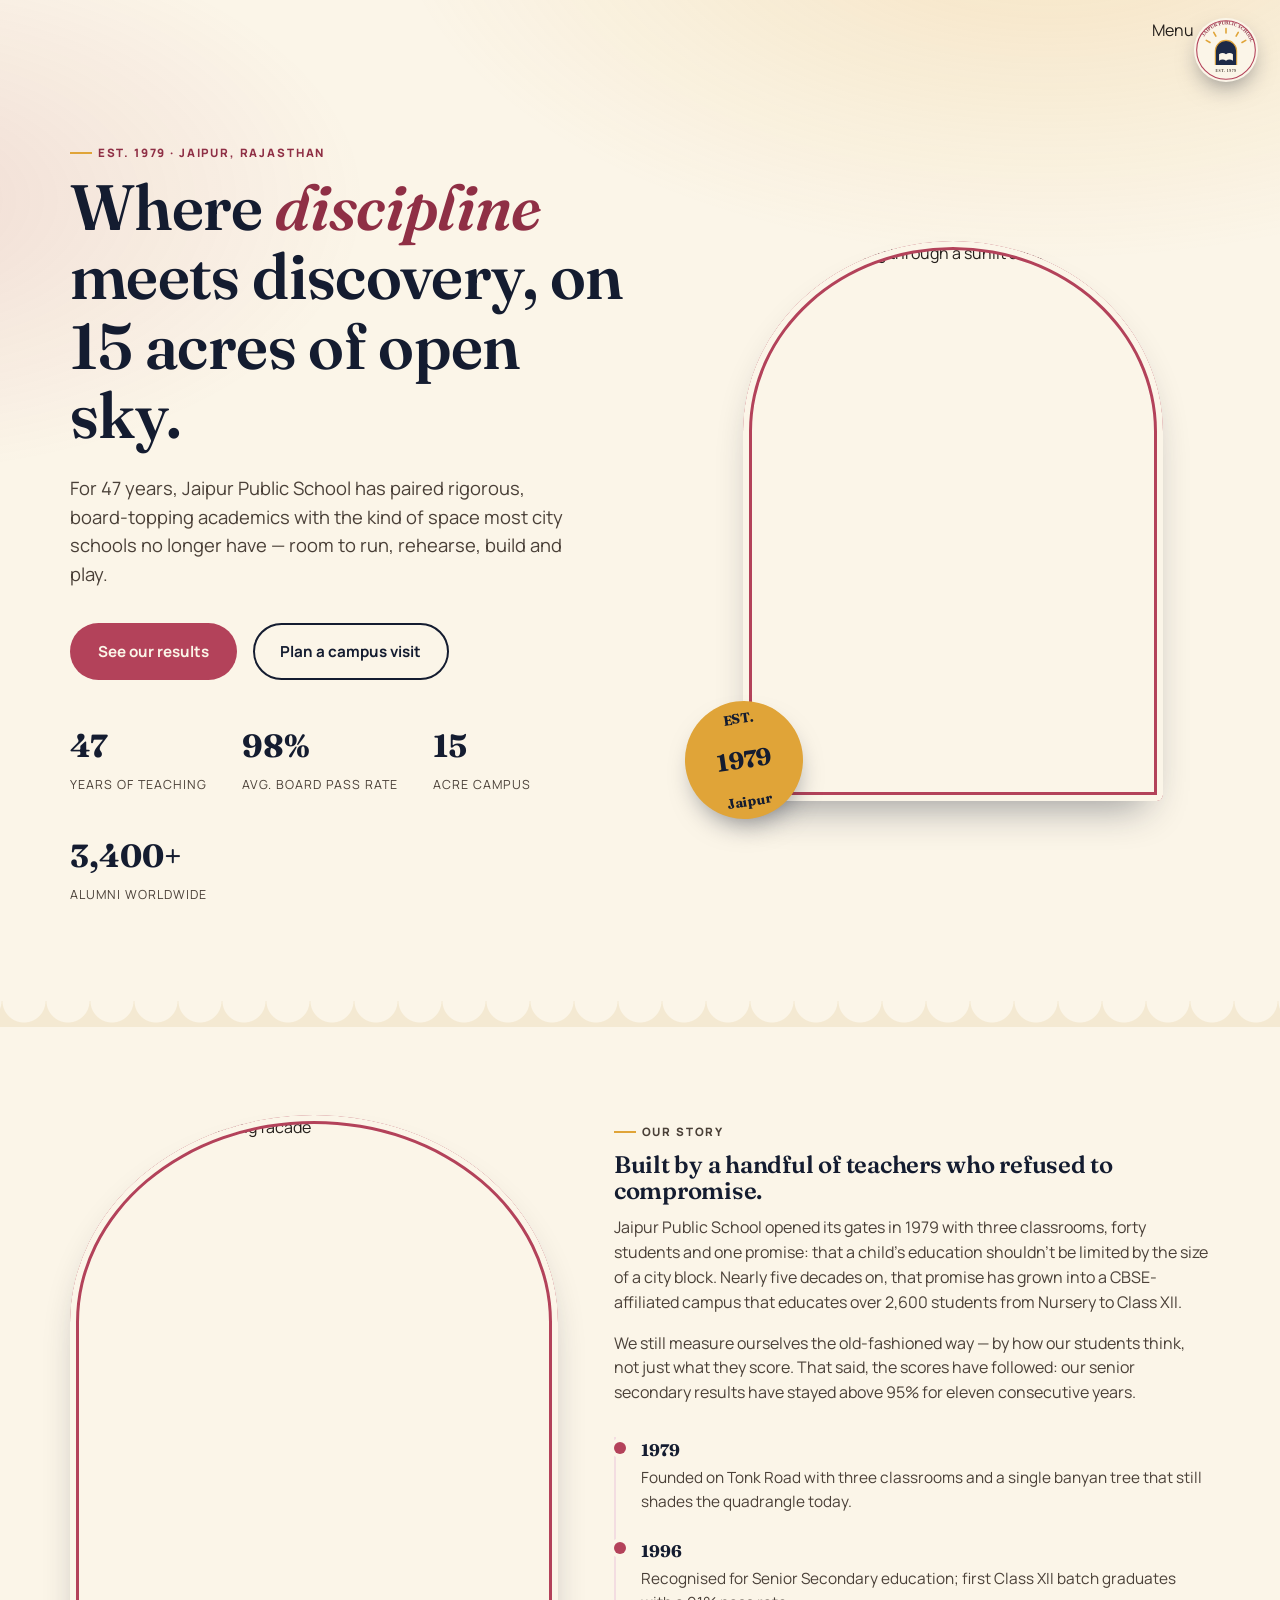
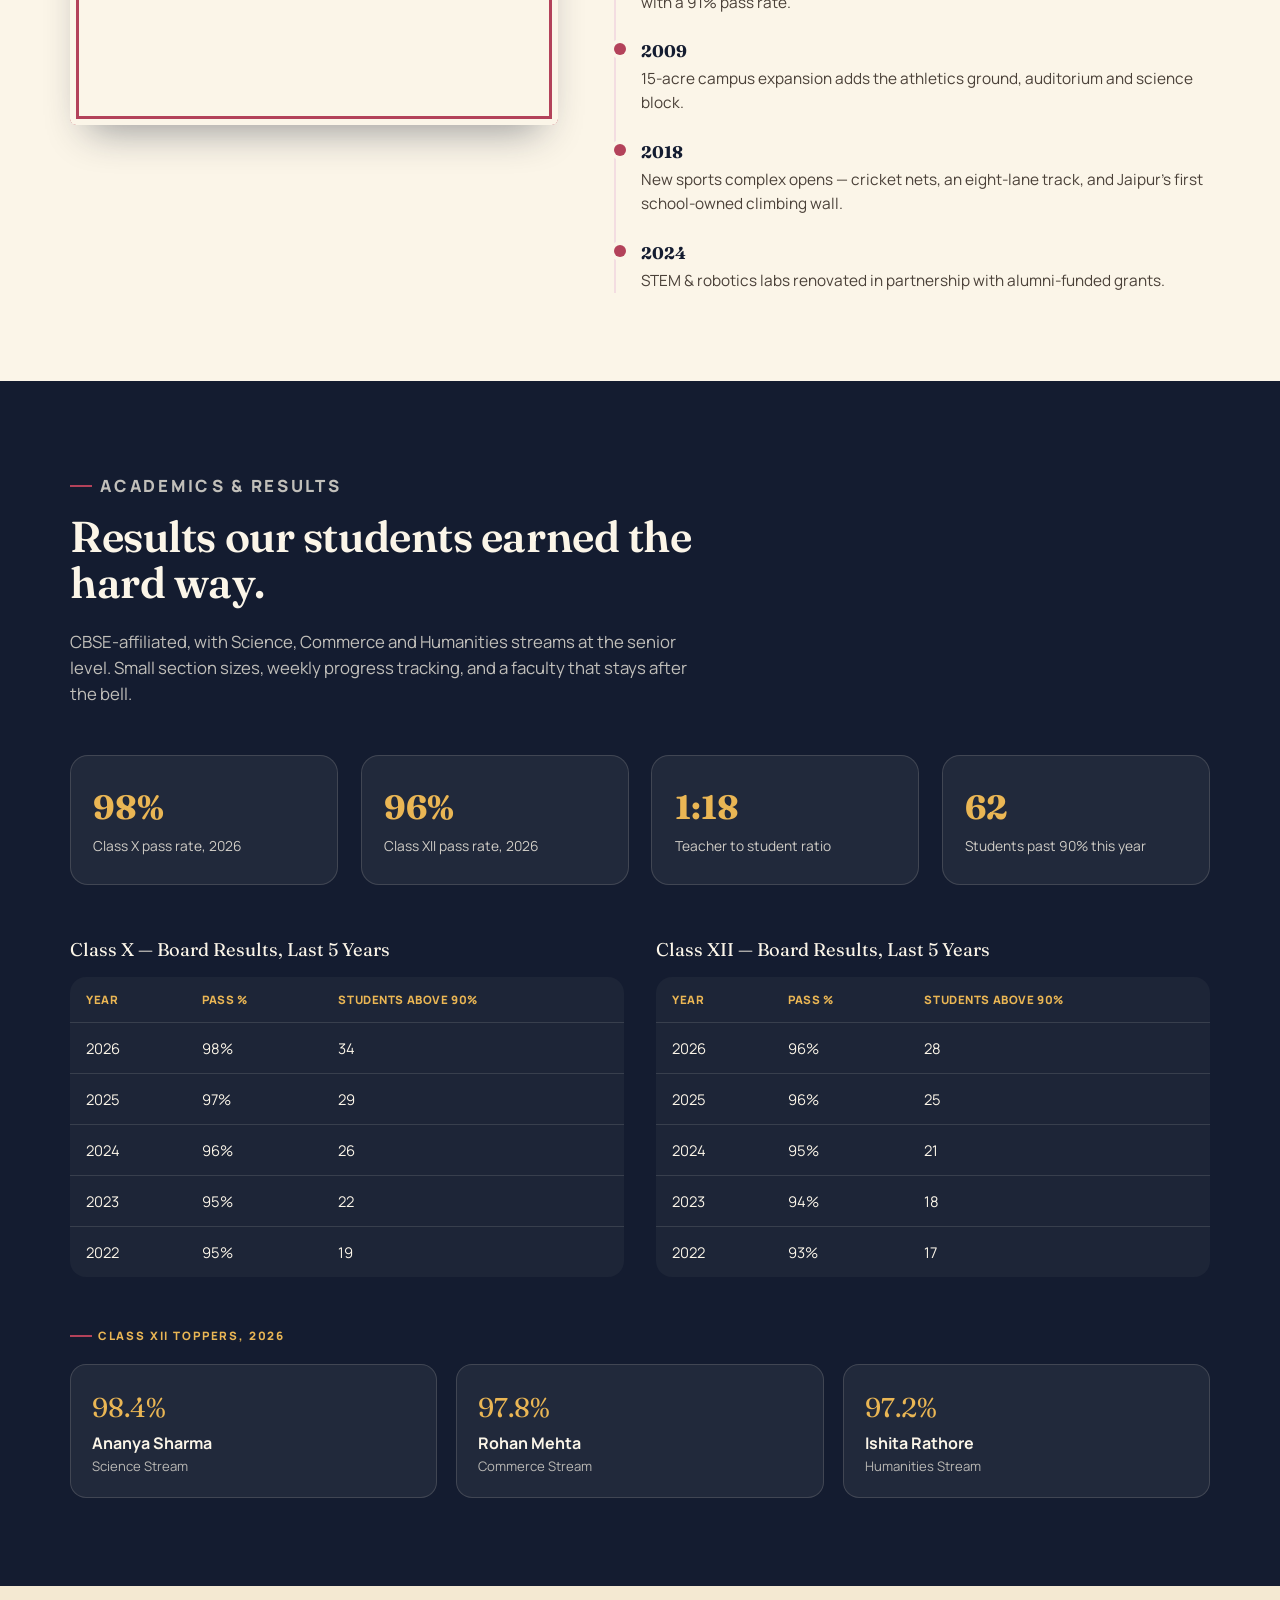
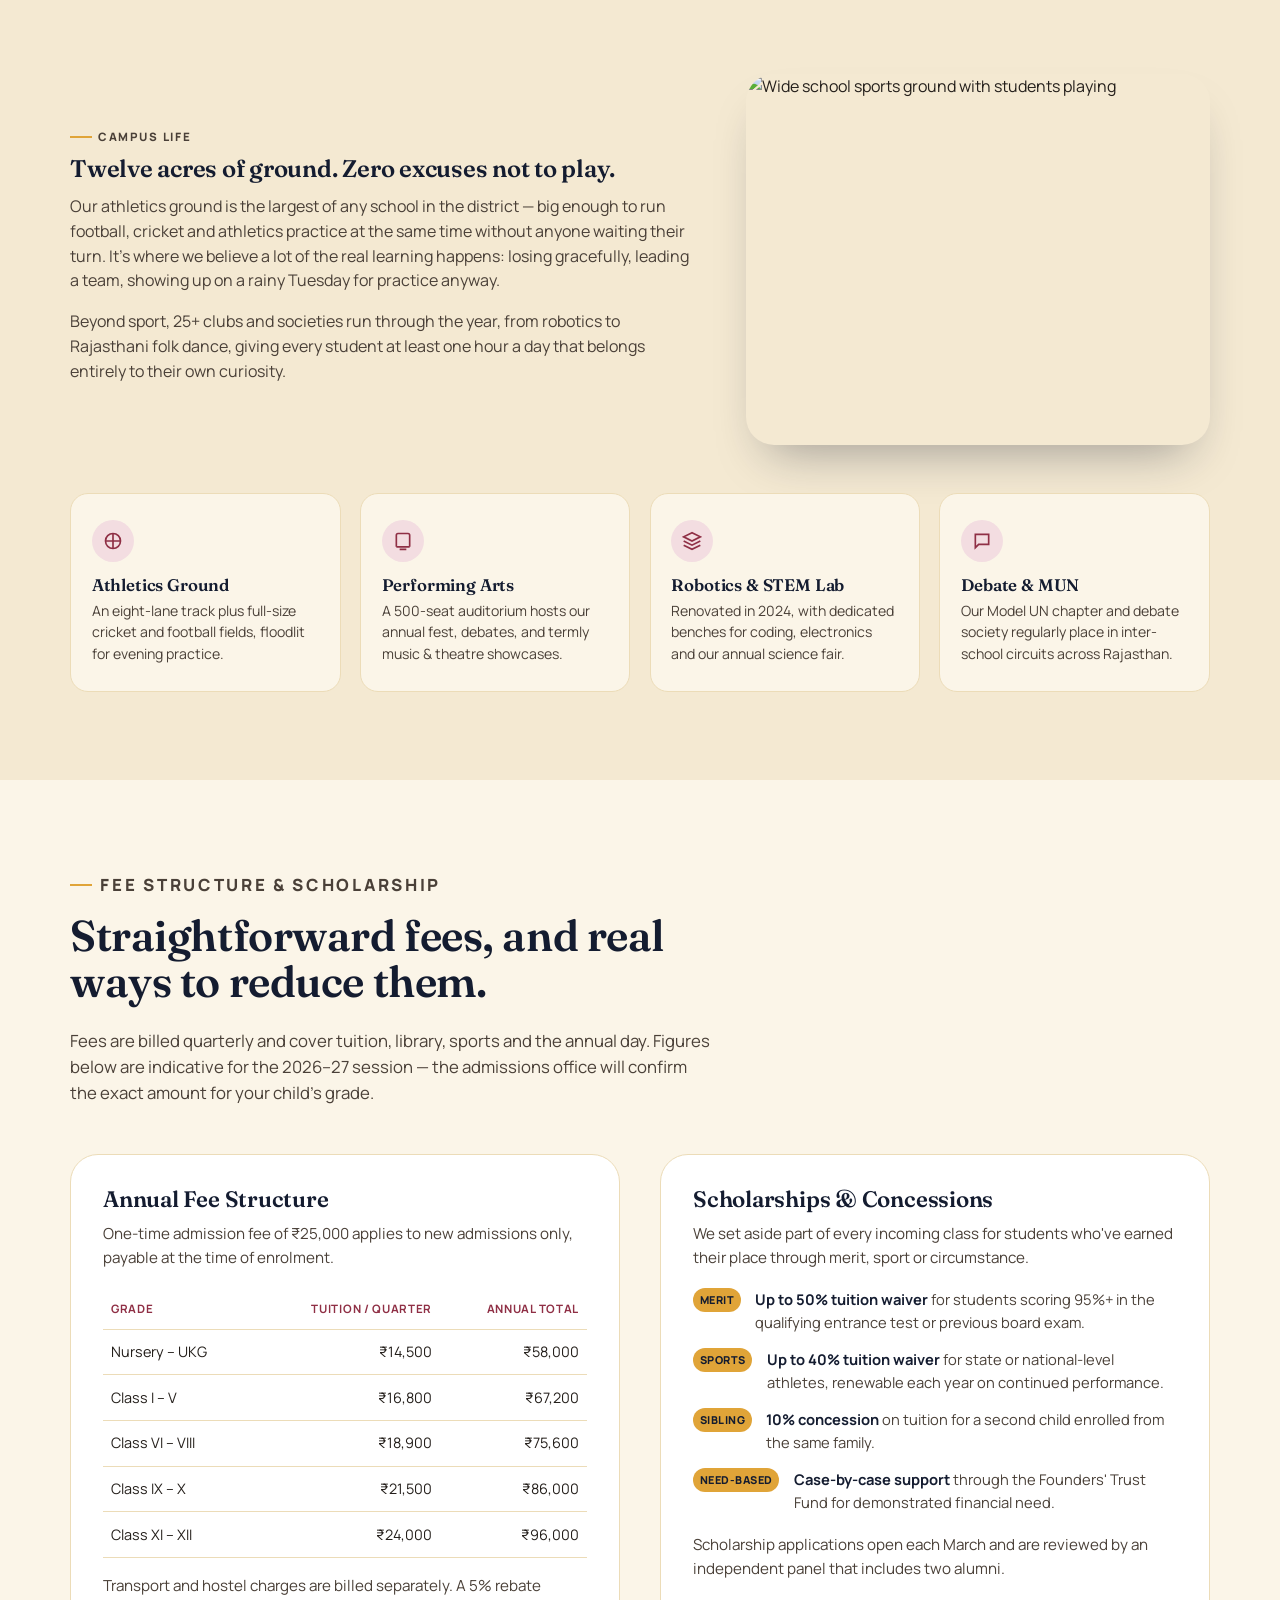
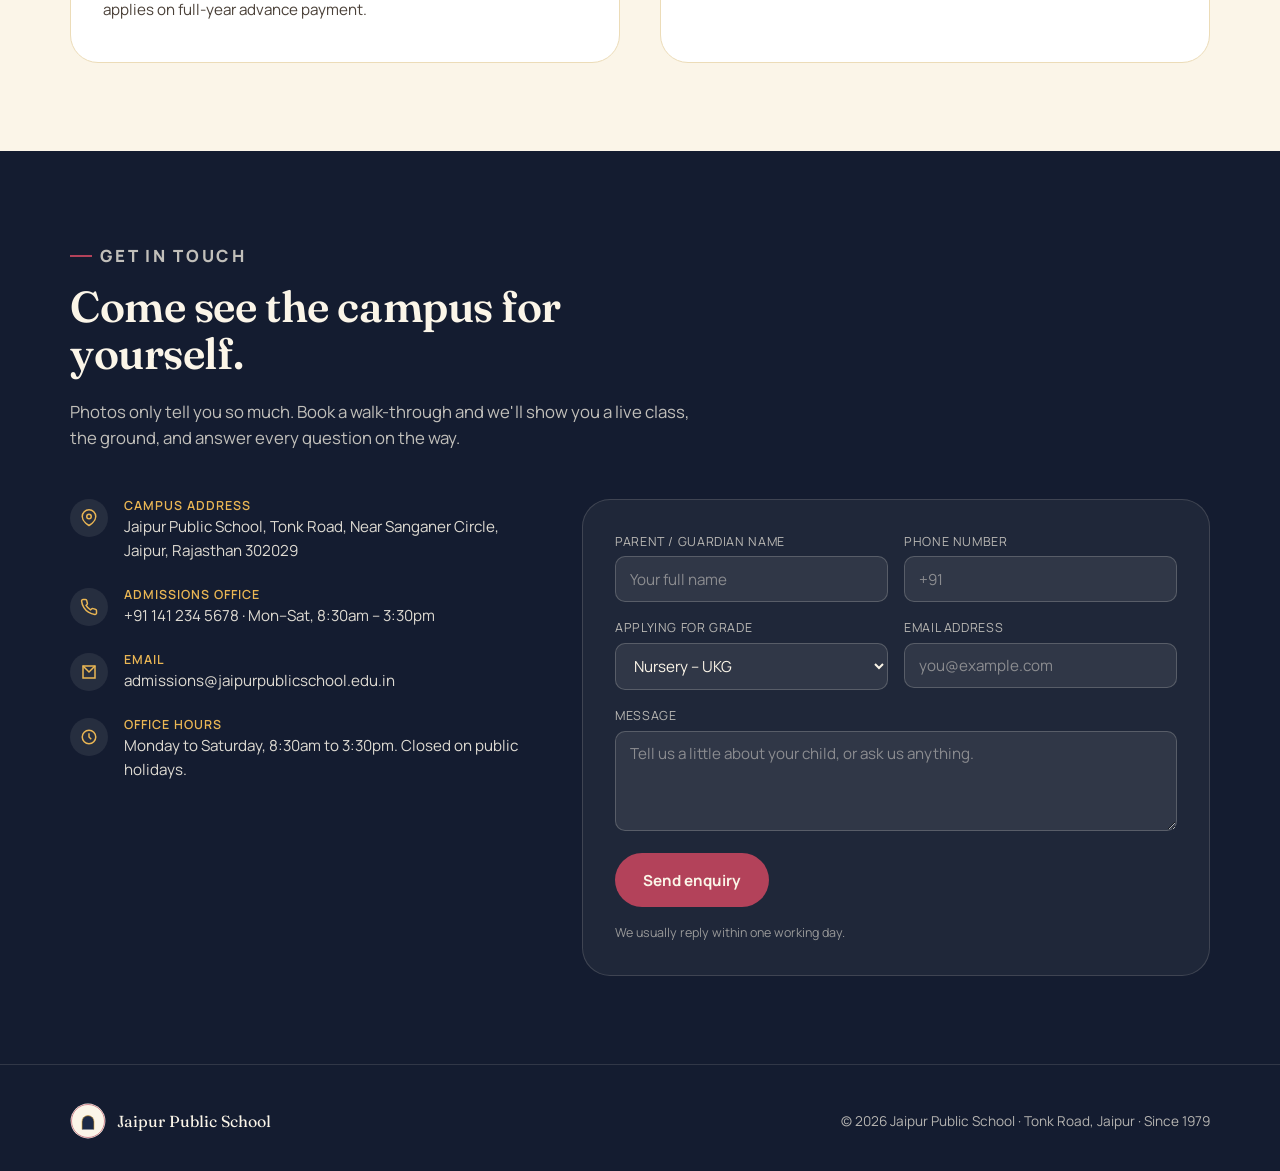
==== index.html @ 91782851 "Add files via upload" ====
<!DOCTYPE html>
<html lang="en">
<head>
<meta charset="UTF-8">
<meta name="viewport" content="width=device-width, initial-scale=1.0">
<title>Jaipur Public School — Shaping Minds Since 1979</title>
<meta name="description" content="Jaipur Public School: CBSE-affiliated education since 1979, known for strong board results and one of the city's largest school campuses for sport and the arts.">
<link rel="stylesheet" href="style.css">
</head>
<body>

<!-- ============ Corner emblem + slide-out navigation ============ -->
<div class="topbar">
  <span class="menu-hint">Menu</span>
  <button class="brandmark" id="navToggle" aria-label="Open navigation menu" aria-expanded="false" aria-controls="navPanel">
    <svg viewBox="0 0 120 120" xmlns="http://www.w3.org/2000/svg" role="img" aria-labelledby="logoTitle">
      <title id="logoTitle">Jaipur Public School emblem</title>
      <defs>
        <path id="ringPath" d="M 12,60 A 48,48 0 1,1 108,60 A 48,48 0 1,1 12,60" />
      </defs>
      <circle cx="60" cy="60" r="58" fill="#fbf5e8"/>
      <circle cx="60" cy="60" r="55" fill="none" stroke="#b3425a" stroke-width="2"/>
      <!-- sun rays -->
      <g stroke="#e0a438" stroke-width="3" stroke-linecap="round">
        <line x1="60" y1="20" x2="60" y2="28"/>
        <line x1="83" y1="27" x2="79" y2="34"/>
        <line x1="37" y1="27" x2="41" y2="34"/>
        <line x1="97" y1="42" x2="90" y2="46"/>
        <line x1="23" y1="42" x2="30" y2="46"/>
      </g>
      <!-- jharokha arch -->
      <path d="M40,88 V62 A20,20 0 0,1 80,62 V88 Z" fill="#1c2947"/>
      <path d="M40,88 V62 A20,20 0 0,1 80,62 V88" fill="none" stroke="#e0a438" stroke-width="2"/>
      <!-- open book inside arch -->
      <g transform="translate(60,74)" fill="#fbf5e8">
        <path d="M-13,-6 C-9,-9 -4,-9 0,-6 C4,-9 9,-9 13,-6 V6 C9,3 4,3 0,6 C-4,3 -9,3 -13,6 Z"/>
      </g>
      <text font-family="Georgia, serif" font-size="9" font-weight="700" fill="#8f2f45">
        <textPath href="#ringPath" startOffset="27%" text-anchor="middle">JAIPUR PUBLIC SCHOOL</textPath>
      </text>
      <text x="60" y="102" font-family="Georgia, serif" font-size="7" font-weight="700" fill="#4a4038" text-anchor="middle" letter-spacing="1">EST. 1979</text>
    </svg>
  </button>
</div>

<nav class="nav-panel" id="navPanel">
  <div class="nav-panel__scrim" id="navScrim"></div>
  <div class="nav-panel__sheet">
    <p class="nav-panel__eyebrow">Navigate</p>
    <ul class="nav-links">
      <li><a href="#home" class="nav-link"><span class="num">01</span> Home</a></li>
      <li><a href="#about" class="nav-link"><span class="num">02</span> About</a></li>
      <li><a href="#academics" class="nav-link"><span class="num">03</span> Academics &amp; Results</a></li>
      <li><a href="#campus" class="nav-link"><span class="num">04</span> Campus Life</a></li>
      <li><a href="#fees" class="nav-link"><span class="num">05</span> Fee Structure</a></li>
      <li><a href="#scholarship" class="nav-link"><span class="num">06</span> Scholarship</a></li>
      <li><a href="#contact" class="nav-link"><span class="num">07</span> Contact</a></li>
    </ul>
    <div class="nav-panel__foot">
      Admissions open for 2027–28 ·
      <a href="#contact">Enquire now →</a>
    </div>
  </div>
</nav>

<!-- ============ Home / Hero ============ -->
<header id="home" class="hero">
  <div class="wrap">
    <div class="hero-copy reveal">
      <p class="eyebrow">Est. 1979 · Jaipur, Rajasthan</p>
      <h1>Where <em>discipline</em> meets discovery, on 15 acres of open sky.</h1>
      <p class="lede">For 47 years, Jaipur Public School has paired rigorous, board-topping academics with the kind of space most city schools no longer have — room to run, rehearse, build and play.</p>
      <div class="hero-cta">
        <a href="#academics" class="btn btn-primary">See our results</a>
        <a href="#contact" class="btn btn-ghost">Plan a campus visit</a>
      </div>
      <div class="hero-stats">
        <div class="stat"><b>47</b><span>Years of teaching</span></div>
        <div class="stat"><b>98%</b><span>Avg. board pass rate</span></div>
        <div class="stat"><b>15</b><span>Acre campus</span></div>
        <div class="stat"><b>3,400+</b><span>Alumni worldwide</span></div>
      </div>
    </div>
    <div class="hero-art reveal">
      <div class="arch-frame">
        <img src="https://images.unsplash.com/photo-1580582932707-520aed937b7b?q=80&w=800&auto=format&fit=crop" alt="Students walking through a sunlit school corridor">
      </div>
      <div class="hero-badge">EST.<b>1979</b>Jaipur</div>
    </div>
  </div>
</header>

<div class="scallop scallop--down" style="--band:var(--sandstone-100)"></div>

<!-- ============ About ============ -->
<section id="about" class="section about">
  <div class="wrap about-grid">
    <div class="reveal">
      <div class="arch-frame">
        <img src="https://images.unsplash.com/photo-1580894732444-8ecded7900cd?q=80&w=800&auto=format&fit=crop" alt="Historic school building facade">
      </div>
    </div>
    <div class="about-copy reveal">
      <p class="eyebrow">Our Story</p>
      <h2>Built by a handful of teachers who refused to compromise.</h2>
      <p>Jaipur Public School opened its gates in 1979 with three classrooms, forty students and one promise: that a child's education shouldn't be limited by the size of a city block. Nearly five decades on, that promise has grown into a CBSE-affiliated campus that educates over 2,600 students from Nursery to Class XII.</p>
      <p>We still measure ourselves the old-fashioned way — by how our students think, not just what they score. That said, the scores have followed: our senior secondary results have stayed above 95% for eleven consecutive years.</p>
      <div class="timeline">
        <div class="timeline-item"><span class="yr">1979</span><p>Founded on Tonk Road with three classrooms and a single banyan tree that still shades the quadrangle today.</p></div>
        <div class="timeline-item"><span class="yr">1996</span><p>Recognised for Senior Secondary education; first Class XII batch graduates with a 91% pass rate.</p></div>
        <div class="timeline-item"><span class="yr">2009</span><p>15-acre campus expansion adds the athletics ground, auditorium and science block.</p></div>
        <div class="timeline-item"><span class="yr">2018</span><p>New sports complex opens — cricket nets, an eight-lane track, and Jaipur's first school-owned climbing wall.</p></div>
        <div class="timeline-item"><span class="yr">2024</span><p>STEM & robotics labs renovated in partnership with alumni-funded grants.</p></div>
      </div>
    </div>
  </div>
</section>

<!-- ============ Academics & Results ============ -->
<section id="academics" class="section academics">
  <div class="wrap">
    <div class="section-head reveal">
      <p class="eyebrow">Academics &amp; Results</p>
      <h2>Results our students earned the hard way.</h2>
      <p>CBSE-affiliated, with Science, Commerce and Humanities streams at the senior level. Small section sizes, weekly progress tracking, and a faculty that stays after the bell.</p>
    </div>

    <div class="stat-grid reveal">
      <div class="stat-card"><b>98%</b><span>Class X pass rate, 2026</span></div>
      <div class="stat-card"><b>96%</b><span>Class XII pass rate, 2026</span></div>
      <div class="stat-card"><b>1:18</b><span>Teacher to student ratio</span></div>
      <div class="stat-card"><b>62</b><span>Students past 90% this year</span></div>
    </div>

    <div class="results-tables reveal">
      <table class="results-table">
        <caption>Class X — Board Results, Last 5 Years</caption>
        <thead><tr><th>Year</th><th>Pass %</th><th>Students above 90%</th></tr></thead>
        <tbody>
          <tr><td>2026</td><td>98%</td><td>34</td></tr>
          <tr><td>2025</td><td>97%</td><td>29</td></tr>
          <tr><td>2024</td><td>96%</td><td>26</td></tr>
          <tr><td>2023</td><td>95%</td><td>22</td></tr>
          <tr><td>2022</td><td>95%</td><td>19</td></tr>
        </tbody>
      </table>
      <table class="results-table">
        <caption>Class XII — Board Results, Last 5 Years</caption>
        <thead><tr><th>Year</th><th>Pass %</th><th>Students above 90%</th></tr></thead>
        <tbody>
          <tr><td>2026</td><td>96%</td><td>28</td></tr>
          <tr><td>2025</td><td>96%</td><td>25</td></tr>
          <tr><td>2024</td><td>95%</td><td>21</td></tr>
          <tr><td>2023</td><td>94%</td><td>18</td></tr>
          <tr><td>2022</td><td>93%</td><td>17</td></tr>
        </tbody>
      </table>
    </div>

    <p class="eyebrow" style="margin-bottom:1.2rem;">Class XII Toppers, 2026</p>
    <div class="toppers">
      <div class="topper-card"><span class="pct">98.4%</span><div class="name">Ananya Sharma</div><div class="stream">Science Stream</div></div>
      <div class="topper-card"><span class="pct">97.8%</span><div class="name">Rohan Mehta</div><div class="stream">Commerce Stream</div></div>
      <div class="topper-card"><span class="pct">97.2%</span><div class="name">Ishita Rathore</div><div class="stream">Humanities Stream</div></div>
    </div>
  </div>
</section>

<!-- ============ Campus Life ============ -->
<section id="campus" class="section campus">
  <div class="wrap">
    <div class="campus-grid">
      <div class="campus-copy reveal">
        <p class="eyebrow">Campus Life</p>
        <h2>Twelve acres of ground. Zero excuses not to play.</h2>
        <p>Our athletics ground is the largest of any school in the district — big enough to run football, cricket and athletics practice at the same time without anyone waiting their turn. It's where we believe a lot of the real learning happens: losing gracefully, leading a team, showing up on a rainy Tuesday for practice anyway.</p>
        <p>Beyond sport, 25+ clubs and societies run through the year, from robotics to Rajasthani folk dance, giving every student at least one hour a day that belongs entirely to their own curiosity.</p>
      </div>
      <div class="campus-figure reveal">
        <img src="https://images.unsplash.com/photo-1546519638-68e109498ffc?q=80&w=800&auto=format&fit=crop" alt="Wide school sports ground with students playing">
      </div>
    </div>

    <div class="activity-grid reveal">
      <div class="activity-card">
        <div class="icon">
          <svg width="20" height="20" viewBox="0 0 24 24" fill="none" stroke="currentColor" stroke-width="2"><circle cx="12" cy="12" r="9"/><path d="M12 3v18M3 12h18"/></svg>
        </div>
        <h3>Athletics Ground</h3>
        <p>An eight-lane track plus full-size cricket and football fields, floodlit for evening practice.</p>
      </div>
      <div class="activity-card">
        <div class="icon">
          <svg width="20" height="20" viewBox="0 0 24 24" fill="none" stroke="currentColor" stroke-width="2"><path d="M4 19V5a2 2 0 0 1 2-2h12a2 2 0 0 1 2 2v14"/><path d="M4 19h16M8 22h8"/></svg>
        </div>
        <h3>Performing Arts</h3>
        <p>A 500-seat auditorium hosts our annual fest, debates, and termly music &amp; theatre showcases.</p>
      </div>
      <div class="activity-card">
        <div class="icon">
          <svg width="20" height="20" viewBox="0 0 24 24" fill="none" stroke="currentColor" stroke-width="2"><path d="M12 2 2 7l10 5 10-5-10-5Z"/><path d="M2 17l10 5 10-5M2 12l10 5 10-5"/></svg>
        </div>
        <h3>Robotics &amp; STEM Lab</h3>
        <p>Renovated in 2024, with dedicated benches for coding, electronics and our annual science fair.</p>
      </div>
      <div class="activity-card">
        <div class="icon">
          <svg width="20" height="20" viewBox="0 0 24 24" fill="none" stroke="currentColor" stroke-width="2"><path d="M4 4h16v12H8l-4 4V4Z"/></svg>
        </div>
        <h3>Debate &amp; MUN</h3>
        <p>Our Model UN chapter and debate society regularly place in inter-school circuits across Rajasthan.</p>
      </div>
    </div>
  </div>
</section>

<!-- ============ Fees & Scholarship ============ -->
<section id="fees" class="section fees">
  <div class="wrap">
    <div class="section-head reveal">
      <p class="eyebrow">Fee Structure &amp; Scholarship</p>
      <h2>Straightforward fees, and real ways to reduce them.</h2>
      <p>Fees are billed quarterly and cover tuition, library, sports and the annual day. Figures below are indicative for the 2026–27 session — the admissions office will confirm the exact amount for your child's grade.</p>
    </div>

    <div class="finance-grid">
      <div class="finance-card reveal">
        <h3>Annual Fee Structure</h3>
        <p>One-time admission fee of ₹25,000 applies to new admissions only, payable at the time of enrolment.</p>
        <table class="fin-table">
          <thead><tr><th>Grade</th><th class="num">Tuition / Quarter</th><th class="num">Annual Total</th></tr></thead>
          <tbody>
            <tr><td>Nursery – UKG</td><td class="num">₹14,500</td><td class="num">₹58,000</td></tr>
            <tr><td>Class I – V</td><td class="num">₹16,800</td><td class="num">₹67,200</td></tr>
            <tr><td>Class VI – VIII</td><td class="num">₹18,900</td><td class="num">₹75,600</td></tr>
            <tr><td>Class IX – X</td><td class="num">₹21,500</td><td class="num">₹86,000</td></tr>
            <tr><td>Class XI – XII</td><td class="num">₹24,000</td><td class="num">₹96,000</td></tr>
          </tbody>
        </table>
        <p class="fine-print">Transport and hostel charges are billed separately. A 5% rebate applies on full-year advance payment.</p>
      </div>

      <div class="finance-card reveal">
        <h3>Scholarships &amp; Concessions</h3>
        <p>We set aside part of every incoming class for students who've earned their place through merit, sport or circumstance.</p>
        <ul class="scholar-list">
          <li><span class="tag">Merit</span><span><b>Up to 50% tuition waiver</b> for students scoring 95%+ in the qualifying entrance test or previous board exam.</span></li>
          <li><span class="tag">Sports</span><span><b>Up to 40% tuition waiver</b> for state or national-level athletes, renewable each year on continued performance.</span></li>
          <li><span class="tag">Sibling</span><span><b>10% concession</b> on tuition for a second child enrolled from the same family.</span></li>
          <li><span class="tag">Need-based</span><span><b>Case-by-case support</b> through the Founders' Trust Fund for demonstrated financial need.</span></li>
        </ul>
        <p class="fine-print">Scholarship applications open each March and are reviewed by an independent panel that includes two alumni.</p>
      </div>
    </div>
  </div>
</section>

<!-- ============ Contact ============ -->
<section id="contact" class="section contact">
  <div class="wrap">
    <div class="section-head reveal">
      <p class="eyebrow">Get in Touch</p>
      <h2>Come see the campus for yourself.</h2>
      <p>Photos only tell you so much. Book a walk-through and we'll show you a live class, the ground, and answer every question on the way.</p>
    </div>

    <div class="contact-grid">
      <div class="contact-info reveal">
        <div class="item">
          <div class="ic"><svg width="18" height="18" viewBox="0 0 24 24" fill="none" stroke="currentColor" stroke-width="2"><path d="M21 10c0 7-9 12-9 12s-9-5-9-12a9 9 0 0 1 18 0Z"/><circle cx="12" cy="10" r="3"/></svg></div>
          <div><h4>Campus Address</h4><p>Jaipur Public School, Tonk Road, Near Sanganer Circle, Jaipur, Rajasthan 302029</p></div>
        </div>
        <div class="item">
          <div class="ic"><svg width="18" height="18" viewBox="0 0 24 24" fill="none" stroke="currentColor" stroke-width="2"><path d="M22 16.92v3a2 2 0 0 1-2.18 2 19.79 19.79 0 0 1-8.63-3.07 19.5 19.5 0 0 1-6-6 19.79 19.79 0 0 1-3.07-8.67A2 2 0 0 1 4.11 2h3a2 2 0 0 1 2 1.72c.13.96.36 1.9.68 2.81a2 2 0 0 1-.45 2.11L8.09 9.91a16 16 0 0 0 6 6l1.27-1.27a2 2 0 0 1 2.11-.45c.91.32 1.85.55 2.81.68A2 2 0 0 1 22 16.92Z"/></svg></div>
          <div><h4>Admissions Office</h4><p>+91 141 234 5678 · Mon–Sat, 8:30am – 3:30pm</p></div>
        </div>
        <div class="item">
          <div class="ic"><svg width="18" height="18" viewBox="0 0 24 24" fill="none" stroke="currentColor" stroke-width="2"><path d="M4 4h16v16H4z"/><path d="m4 4 8 8 8-8"/></svg></div>
          <div><h4>Email</h4><p>admissions@jaipurpublicschool.edu.in</p></div>
        </div>
        <div class="item">
          <div class="ic"><svg width="18" height="18" viewBox="0 0 24 24" fill="none" stroke="currentColor" stroke-width="2"><circle cx="12" cy="12" r="9"/><path d="M12 7v5l3 3"/></svg></div>
          <div><h4>Office Hours</h4><p>Monday to Saturday, 8:30am to 3:30pm. Closed on public holidays.</p></div>
        </div>
      </div>

      <form class="contact-form reveal" id="enquiryForm">
        <div class="row2">
          <div class="field"><label for="pname">Parent / Guardian name</label><input id="pname" type="text" placeholder="Your full name" required></div>
          <div class="field"><label for="pphone">Phone number</label><input id="pphone" type="tel" placeholder="+91" required></div>
        </div>
        <div class="row2">
          <div class="field"><label for="cgrade">Applying for grade</label>
            <select id="cgrade">
              <option>Nursery – UKG</option>
              <option>Class I – V</option>
              <option>Class VI – VIII</option>
              <option>Class IX – X</option>
              <option>Class XI – XII</option>
            </select>
          </div>
          <div class="field"><label for="pemail">Email address</label><input id="pemail" type="email" placeholder="you@example.com"></div>
        </div>
        <div class="field"><label for="pmsg">Message</label><textarea id="pmsg" placeholder="Tell us a little about your child, or ask us anything."></textarea></div>
        <button type="submit" class="btn btn-primary">Send enquiry</button>
        <p class="form-note" id="formNote">We usually reply within one working day.</p>
      </form>
    </div>
  </div>
</section>

<footer>
  <div class="wrap footer-grid">
    <div class="fmark">
      <svg viewBox="0 0 120 120" xmlns="http://www.w3.org/2000/svg" aria-hidden="true">
        <circle cx="60" cy="60" r="58" fill="#fbf5e8"/>
        <circle cx="60" cy="60" r="55" fill="none" stroke="#b3425a" stroke-width="2"/>
        <path d="M40,88 V62 A20,20 0 0,1 80,62 V88 Z" fill="#1c2947"/>
        <path d="M40,88 V62 A20,20 0 0,1 80,62 V88" fill="none" stroke="#e0a438" stroke-width="2"/>
      </svg>
      <span class="fname">Jaipur Public School</span>
    </div>
    <div>© 2026 Jaipur Public School · Tonk Road, Jaipur · Since 1979</div>
  </div>
</footer>

<script src="script.js"></script>
</body>
</html>
---- style.css ----
/* ==========================================================================
   Jaipur Public School — Stylesheet
   Design language: Pink-City arches, indigo scholarship, marigold warmth.
   ========================================================================== */

@import url('https://fonts.googleapis.com/css2?family=Fraunces:opsz,wght,ital@9..144,300..900,0..1&family=Manrope:wght@400..800&display=swap');

:root{
  /* --- Color tokens --- */
  --indigo-950:#141c30;
  --indigo-900:#1c2947;
  --indigo-800:#28396199;
  --indigo-700:#2f406b;
  --sandstone-50:#fbf5e8;
  --sandstone-100:#f4e9d2;
  --sandstone-200:#ecdcb8;
  --rose-600:#b3425a;
  --rose-700:#8f2f45;
  --rose-100:#f3dde1;
  --marigold-400:#eab654;
  --marigold-500:#e0a438;
  --marigold-700:#a9711b;
  --ink-900:#241f1b;
  --ink-700:#4a4038;
  --green-600:#4f7359;
  --white:#ffffff;

  /* --- Type tokens --- */
  --font-display:'Fraunces', serif;
  --font-body:'Manrope', sans-serif;

  /* --- Layout --- */
  --edge:1.25rem;
  --max:1180px;
  --radius-lg:28px;
}

*,*::before,*::after{ box-sizing:border-box; }

html{ scroll-behavior:smooth; }

@media (prefers-reduced-motion: reduce){
  html{ scroll-behavior:auto; }
  *,*::before,*::after{ animation-duration:0.01ms !important; animation-iteration-count:1 !important; transition-duration:0.01ms !important; scroll-behavior:auto !important; }
}

body{
  margin:0;
  font-family:var(--font-body);
  color:var(--ink-900);
  background:var(--sandstone-50);
  line-height:1.55;
  overflow-x:hidden;
}

img{ max-width:100%; display:block; }

h1,h2,h3,h4{
  font-family:var(--font-display);
  font-weight:600;
  margin:0 0 .5em;
  line-height:1.08;
  letter-spacing:-0.01em;
  color:var(--indigo-950);
}

p{ margin:0 0 1em; }

a{ color:inherit; }

.wrap{
  max-width:var(--max);
  margin:0 auto;
  padding:0 var(--edge);
}

.eyebrow{
  font-family:var(--font-body);
  font-weight:800;
  font-size:.72rem;
  letter-spacing:.16em;
  text-transform:uppercase;
  color:var(--rose-700);
  display:inline-flex;
  align-items:center;
  gap:.5em;
  margin-bottom:.9em;
}
.eyebrow::before{
  content:"";
  width:22px;
  height:2px;
  background:var(--marigold-500);
  display:inline-block;
}

.section{
  padding:5.5rem 0;
  position:relative;
}
.section--tight{ padding:4rem 0; }

.section-head{
  max-width:640px;
  margin-bottom:3rem;
}
.section-head.center{
  margin-left:auto;
  margin-right:auto;
  text-align:center;
}

.section-head h2{ font-size:clamp(1.9rem,3.6vw,2.7rem); }
.section-head p{ color:var(--ink-700); font-size:1.05rem; }

:focus-visible{
  outline:3px solid var(--marigold-500);
  outline-offset:3px;
}

/* --------------------------------------------------------------------
   Scalloped arch dividers — the signature motif, drawn purely in CSS
   -------------------------------------------------------------------- */
.scallop{
  height:26px;
  width:100%;
  background-repeat:repeat-x;
  background-size:44px 52px;
  background-position:center top;
}
.scallop--down{
  background-image:radial-gradient(circle at 22px 0, transparent 21px, var(--band) 22px);
}
.scallop--up{
  transform:scaleY(-1);
  background-image:radial-gradient(circle at 22px 0, transparent 21px, var(--band) 22px);
}

/* arch frame used for photography / portraits, echoing jharokha windows */
.arch-frame{
  --af:1;
  border-radius:50% 50% 6px 6px / 34% 34% 6px 6px;
  overflow:hidden;
  position:relative;
  box-shadow:0 22px 40px -18px rgba(20,28,48,.45);
}
.arch-frame img{ width:100%; height:100%; object-fit:cover; }
.arch-frame::after{
  content:"";
  position:absolute; inset:0;
  border-radius:inherit;
  box-shadow:inset 0 0 0 6px var(--sandstone-50), inset 0 0 0 9px var(--rose-600);
  pointer-events:none;
}

/* ==========================================================================
   Top bar / corner emblem + slide-out navigation
   ========================================================================== */
.topbar{
  position:fixed;
  top:0; left:0; right:0;
  z-index:60;
  display:flex;
  justify-content:flex-end;
  padding:1.1rem 1.4rem;
  pointer-events:none;
}
.brandmark{
  pointer-events:auto;
  background:none;
  border:none;
  cursor:pointer;
  width:64px;
  height:64px;
  padding:0;
  border-radius:50%;
  display:grid;
  place-items:center;
  box-shadow:0 10px 24px -8px rgba(20,28,48,.55);
  background:var(--sandstone-50);
  transition:transform .35s ease, box-shadow .35s ease;
}
.brandmark:hover{ transform:translateY(-2px) scale(1.03); }
.brandmark svg{ width:100%; height:100%; }
.brandmark .menu-hint{
  position:absolute;
  right:76px;
  top:22px;
  font-family:var(--font-body);
  font-weight:700;
  font-size:.68rem;
  letter-spacing:.14em;
  text-transform:uppercase;
  color:var(--indigo-950);
  background:var(--sandstone-100);
  padding:.5em .9em;
  border-radius:999px;
  opacity:0;
  transform:translateX(6px);
  transition:opacity .3s ease, transform .3s ease;
  white-space:nowrap;
  pointer-events:none;
}
.topbar:hover .menu-hint{ opacity:1; transform:translateX(0); }

.nav-panel{
  position:fixed;
  inset:0;
  z-index:55;
  display:flex;
  justify-content:flex-end;
  visibility:hidden;
}
.nav-panel__scrim{
  position:absolute; inset:0;
  background:rgba(20,25,40,.45);
  backdrop-filter:blur(2px);
  opacity:0;
  transition:opacity .4s ease;
}
.nav-panel__sheet{
  position:relative;
  width:min(400px,88vw);
  height:100%;
  background:var(--indigo-950);
  color:var(--sandstone-50);
  padding:6.5rem 2.6rem 2.5rem;
  transform:translateX(100%);
  transition:transform .45s cubic-bezier(.65,0,.35,1);
  display:flex;
  flex-direction:column;
  overflow-y:auto;
}
body.nav-open .nav-panel{ visibility:visible; }
body.nav-open .nav-panel__scrim{ opacity:1; }
body.nav-open .nav-panel__sheet{ transform:translateX(0); }
body.nav-open{ overflow:hidden; }

.nav-panel__eyebrow{
  font-size:.7rem;
  letter-spacing:.18em;
  text-transform:uppercase;
  color:var(--marigold-400);
  font-weight:800;
  margin-bottom:2rem;
}
.nav-links{
  list-style:none;
  margin:0; padding:0;
  display:flex;
  flex-direction:column;
}
.nav-links li{
  border-top:1px solid rgba(251,245,232,.14);
}
.nav-links li:last-child{ border-bottom:1px solid rgba(251,245,232,.14); }
.nav-links a{
  display:flex;
  align-items:baseline;
  gap:.7em;
  padding:1.05rem 0;
  text-decoration:none;
  font-family:var(--font-display);
  font-size:1.3rem;
  color:var(--sandstone-50);
  transition:color .25s ease, padding-left .25s ease;
}
.nav-links a .num{
  font-family:var(--font-body);
  font-size:.72rem;
  color:var(--rose-600);
  font-weight:800;
}
.nav-links a:hover, .nav-links a:focus-visible{
  color:var(--marigold-400);
  padding-left:.4rem;
}
.nav-panel__foot{
  margin-top:auto;
  padding-top:2rem;
  font-size:.85rem;
  color:rgba(251,245,232,.7);
}
.nav-panel__foot a{ color:var(--marigold-400); text-decoration:none; }

/* ==========================================================================
   Hero
   ========================================================================== */
.hero{
  position:relative;
  padding:8.5rem 0 6rem;
  background:
    radial-gradient(1100px 600px at 82% -10%, rgba(224,164,56,.22), transparent 60%),
    radial-gradient(900px 500px at -10% 20%, rgba(179,66,90,.14), transparent 55%),
    var(--sandstone-50);
  overflow:hidden;
}
.hero .wrap{
  display:grid;
  grid-template-columns:1.05fr .95fr;
  gap:3.5rem;
  align-items:center;
}
.hero-copy h1{
  font-size:clamp(2.5rem,5.6vw,4rem);
  margin-bottom:.4em;
}
.hero-copy h1 em{
  font-style:italic;
  color:var(--rose-700);
}
.hero-copy .lede{
  font-size:1.15rem;
  color:var(--ink-700);
  max-width:46ch;
  margin-bottom:1.9em;
}
.hero-cta{
  display:flex;
  gap:1rem;
  flex-wrap:wrap;
  margin-bottom:2.6rem;
}
.btn{
  font-family:var(--font-body);
  font-weight:700;
  font-size:.95rem;
  padding:.95em 1.7em;
  border-radius:999px;
  text-decoration:none;
  display:inline-flex;
  align-items:center;
  gap:.5em;
  border:2px solid transparent;
  cursor:pointer;
  transition:transform .25s ease, background .25s ease, color .25s ease, border-color .25s ease;
}
.btn:hover{ transform:translateY(-2px); }
.btn-primary{ background:var(--rose-600); color:var(--sandstone-50); }
.btn-primary:hover{ background:var(--rose-700); }
.btn-ghost{ border-color:var(--indigo-950); color:var(--indigo-950); background:transparent; }
.btn-ghost:hover{ background:var(--indigo-950); color:var(--sandstone-50); }

.hero-stats{
  display:flex;
  gap:2.2rem;
  flex-wrap:wrap;
}
.hero-stats .stat b{
  display:block;
  font-family:var(--font-display);
  font-size:2rem;
  color:var(--indigo-950);
}
.hero-stats .stat span{
  font-size:.78rem;
  text-transform:uppercase;
  letter-spacing:.08em;
  color:var(--ink-700);
}

.hero-art{ position:relative; }
.hero-art .arch-frame{
  width:min(420px,100%);
  aspect-ratio:3/4;
  margin-inline:auto;
}
.hero-badge{
  position:absolute;
  bottom:-18px;
  left:-10px;
  background:var(--marigold-500);
  color:var(--indigo-950);
  width:118px;
  height:118px;
  border-radius:50%;
  display:grid;
  place-items:center;
  text-align:center;
  font-family:var(--font-display);
  font-weight:700;
  font-size:.85rem;
  line-height:1.15;
  box-shadow:0 14px 26px -10px rgba(20,28,48,.5);
  transform:rotate(-8deg);
}
.hero-badge b{ display:block; font-size:1.5rem; }

/* ==========================================================================
   About / legacy
   ========================================================================== */
.about{ background:var(--sandstone-50); }
.about-grid{
  display:grid;
  grid-template-columns:.9fr 1.1fr;
  gap:3.5rem;
  align-items:start;
}
.about-grid .arch-frame{ aspect-ratio:4/5; }
.about-copy p{ color:var(--ink-700); }

.timeline{
  margin-top:2rem;
  border-left:2px solid var(--rose-100);
  padding-left:1.6rem;
  display:flex;
  flex-direction:column;
  gap:1.5rem;
}
.timeline-item{ position:relative; }
.timeline-item::before{
  content:"";
  position:absolute;
  left:-1.72rem;
  top:.3rem;
  width:12px; height:12px;
  border-radius:50%;
  background:var(--rose-600);
  box-shadow:0 0 0 4px var(--sandstone-50);
}
.timeline-item .yr{
  font-family:var(--font-display);
  font-weight:700;
  color:var(--indigo-950);
  font-size:1.05rem;
}
.timeline-item p{ margin:.2em 0 0; color:var(--ink-700); font-size:.96rem; }

/* ==========================================================================
   Academics & results
   ========================================================================== */
.academics{ background:var(--indigo-950); color:var(--sandstone-50); }
.academics .section-head h2{ color:var(--sandstone-50); }
.academics .section-head p{ color:rgba(251,245,232,.75); }
.academics .eyebrow{ color:var(--marigold-400); }
.academics .eyebrow::before{ background:var(--rose-600); }

.stat-grid{
  display:grid;
  grid-template-columns:repeat(4,1fr);
  gap:1.4rem;
  margin-bottom:3.2rem;
}
.stat-card{
  background:rgba(251,245,232,.06);
  border:1px solid rgba(251,245,232,.14);
  border-radius:18px;
  padding:1.6rem 1.4rem;
}
.stat-card b{
  font-family:var(--font-display);
  font-size:2.1rem;
  display:block;
  color:var(--marigold-400);
}
.stat-card span{ font-size:.86rem; color:rgba(251,245,232,.8); }

.results-table{
  width:100%;
  border-collapse:collapse;
  background:rgba(251,245,232,.04);
  border-radius:16px;
  overflow:hidden;
}
.results-table caption{
  text-align:left;
  font-family:var(--font-display);
  font-size:1.15rem;
  padding:0 0 .8rem;
  color:var(--sandstone-50);
}
.results-table th, .results-table td{
  padding:.85rem 1rem;
  text-align:left;
  font-size:.92rem;
  border-bottom:1px solid rgba(251,245,232,.12);
}
.results-table th{
  text-transform:uppercase;
  letter-spacing:.05em;
  font-size:.72rem;
  color:var(--marigold-400);
  font-weight:800;
}
.results-table tr:last-child td{ border-bottom:none; }
.results-tables{
  display:grid;
  grid-template-columns:1fr 1fr;
  gap:2rem;
  margin-bottom:2.6rem;
}
.toppers{
  display:grid;
  grid-template-columns:repeat(3,1fr);
  gap:1.2rem;
}
.topper-card{
  background:rgba(251,245,232,.06);
  border:1px solid rgba(251,245,232,.14);
  border-radius:16px;
  padding:1.3rem;
}
.topper-card .pct{
  font-family:var(--font-display);
  font-size:1.7rem;
  color:var(--marigold-400);
}
.topper-card .name{ font-weight:700; margin-top:.2rem; }
.topper-card .stream{ font-size:.82rem; color:rgba(251,245,232,.7); }

/* ==========================================================================
   Campus & activities
   ========================================================================== */
.campus{ background:var(--sandstone-100); }
.campus-grid{
  display:grid;
  grid-template-columns:1.15fr .85fr;
  gap:3rem;
  align-items:center;
  margin-bottom:3rem;
}
.campus-copy p{ color:var(--ink-700); }
.campus-figure{
  border-radius:var(--radius-lg);
  overflow:hidden;
  aspect-ratio:5/4;
  box-shadow:0 26px 50px -22px rgba(20,28,48,.4);
}
.campus-figure img{ width:100%; height:100%; object-fit:cover; }

.activity-grid{
  display:grid;
  grid-template-columns:repeat(4,1fr);
  gap:1.2rem;
}
.activity-card{
  background:var(--sandstone-50);
  border-radius:18px;
  padding:1.6rem 1.3rem;
  border:1px solid var(--sandstone-200);
  transition:transform .3s ease, box-shadow .3s ease;
}
.activity-card:hover{
  transform:translateY(-5px);
  box-shadow:0 18px 30px -18px rgba(20,28,48,.35);
}
.activity-card .icon{
  width:42px; height:42px;
  border-radius:50%;
  background:var(--rose-100);
  display:grid; place-items:center;
  margin-bottom:.9rem;
  color:var(--rose-700);
}
.activity-card h3{ font-size:1.05rem; margin-bottom:.3em; }
.activity-card p{ font-size:.88rem; color:var(--ink-700); margin:0; }

/* ==========================================================================
   Fees & Scholarship
   ========================================================================== */
.fees{ background:var(--sandstone-50); }
.finance-grid{
  display:grid;
  grid-template-columns:1fr 1fr;
  gap:2.5rem;
}
.finance-card{
  background:var(--white);
  border-radius:var(--radius-lg);
  border:1px solid var(--sandstone-200);
  padding:2rem 2rem 1.6rem;
}
.finance-card h3{ font-size:1.4rem; }
.finance-card > p{ color:var(--ink-700); font-size:.95rem; }

table.fin-table{
  width:100%;
  border-collapse:collapse;
  margin:1.2rem 0 1rem;
}
table.fin-table th, table.fin-table td{
  padding:.7rem .5rem;
  text-align:left;
  font-size:.9rem;
  border-bottom:1px solid var(--sandstone-200);
}
table.fin-table th{
  color:var(--rose-700);
  font-size:.72rem;
  letter-spacing:.06em;
  text-transform:uppercase;
}
table.fin-table td.num, table.fin-table th.num{ text-align:right; }
.fine-print{ font-size:.8rem; color:var(--ink-700); }

.scholar-list{
  list-style:none;
  margin:1.2rem 0; padding:0;
  display:flex; flex-direction:column; gap:.9rem;
}
.scholar-list li{
  display:flex;
  gap:.9rem;
  align-items:flex-start;
  font-size:.92rem;
  color:var(--ink-700);
}
.scholar-list b{ color:var(--indigo-950); }
.scholar-list .tag{
  flex:0 0 auto;
  background:var(--marigold-500);
  color:var(--indigo-950);
  font-weight:800;
  font-size:.68rem;
  letter-spacing:.05em;
  text-transform:uppercase;
  padding:.3em .6em;
  border-radius:999px;
}

/* ==========================================================================
   Contact
   ========================================================================== */
.contact{ background:var(--indigo-950); color:var(--sandstone-50); }
.contact .eyebrow{ color:var(--marigold-400); }
.contact .eyebrow::before{ background:var(--rose-600); }
.contact .section-head h2{ color:var(--sandstone-50); }
.contact .section-head p{ color:rgba(251,245,232,.75); }

.contact-grid{
  display:grid;
  grid-template-columns:.85fr 1.15fr;
  gap:3rem;
}
.contact-info{ display:flex; flex-direction:column; gap:1.6rem; }
.contact-info .item{ display:flex; gap:1rem; align-items:flex-start; }
.contact-info .item .ic{
  width:38px; height:38px; flex:0 0 auto;
  border-radius:50%;
  background:rgba(251,245,232,.08);
  display:grid; place-items:center;
  color:var(--marigold-400);
}
.contact-info .item h4{
  margin:0 0 .2em;
  font-family:var(--font-body);
  font-size:.78rem;
  letter-spacing:.08em;
  text-transform:uppercase;
  color:var(--marigold-400);
}
.contact-info .item p{ margin:0; color:rgba(251,245,232,.88); font-size:.95rem; }

.contact-form{
  background:rgba(251,245,232,.05);
  border:1px solid rgba(251,245,232,.14);
  border-radius:var(--radius-lg);
  padding:2rem;
  display:grid;
  gap:1rem;
}
.contact-form .row2{ display:grid; grid-template-columns:1fr 1fr; gap:1rem; }
.field label{
  display:block;
  font-size:.78rem;
  letter-spacing:.05em;
  text-transform:uppercase;
  margin-bottom:.4em;
  color:rgba(251,245,232,.7);
}
.field input, .field select, .field textarea{
  width:100%;
  background:rgba(251,245,232,.08);
  border:1px solid rgba(251,245,232,.2);
  border-radius:10px;
  padding:.75em .9em;
  color:var(--sandstone-50);
  font-family:var(--font-body);
  font-size:.95rem;
}
.field textarea{ resize:vertical; min-height:100px; }
.field input::placeholder, .field textarea::placeholder{ color:rgba(251,245,232,.45); }
.contact-form .btn-primary{ justify-self:start; }
.form-note{ font-size:.78rem; color:rgba(251,245,232,.55); margin:0; }

/* ==========================================================================
   Footer
   ========================================================================== */
footer{
  background:var(--indigo-950);
  color:rgba(251,245,232,.7);
  padding:2.4rem 0 2rem;
  border-top:1px solid rgba(251,245,232,.12);
}
.footer-grid{
  display:flex;
  justify-content:space-between;
  align-items:center;
  flex-wrap:wrap;
  gap:1rem;
  font-size:.85rem;
}
.footer-grid .fmark{ display:flex; align-items:center; gap:.7rem; }
.footer-grid .fmark svg{ width:36px; height:36px; }
.footer-grid .fname{ font-family:var(--font-display); color:var(--sandstone-50); font-size:1rem; }

/* ==========================================================================
   Reveal-on-scroll
   ========================================================================== */
.reveal{
  opacity:0;
  transform:translateY(22px);
  transition:opacity .7s ease, transform .7s ease;
}
.reveal.is-visible{ opacity:1; transform:none; }

/* ==========================================================================
   Responsive
   ========================================================================== */
@media (max-width:980px){
  .hero .wrap{ grid-template-columns:1fr; }
  .hero-art{ order:-1; }
  .about-grid{ grid-template-columns:1fr; }
  .about-grid .arch-frame{ max-width:340px; margin:0 auto; }
  .stat-grid{ grid-template-columns:repeat(2,1fr); }
  .results-tables{ grid-template-columns:1fr; }
  .toppers{ grid-template-columns:1fr 1fr; }
  .campus-grid{ grid-template-columns:1fr; }
  .campus-figure{ order:-1; }
  .activity-grid{ grid-template-columns:1fr 1fr; }
  .finance-grid{ grid-template-columns:1fr; }
  .contact-grid{ grid-template-columns:1fr; }
}
@media (max-width:560px){
  .section{ padding:3.6rem 0; }
  .hero{ padding-top:7rem; }
  .hero-stats{ gap:1.4rem; }
  .stat-grid{ grid-template-columns:1fr 1fr; }
  .toppers{ grid-template-columns:1fr; }
  .activity-grid{ grid-template-columns:1fr 1fr; }
  .contact-form .row2{ grid-template-columns:1fr; }
  .nav-panel__sheet{ padding:6rem 1.6rem 2rem; }
}
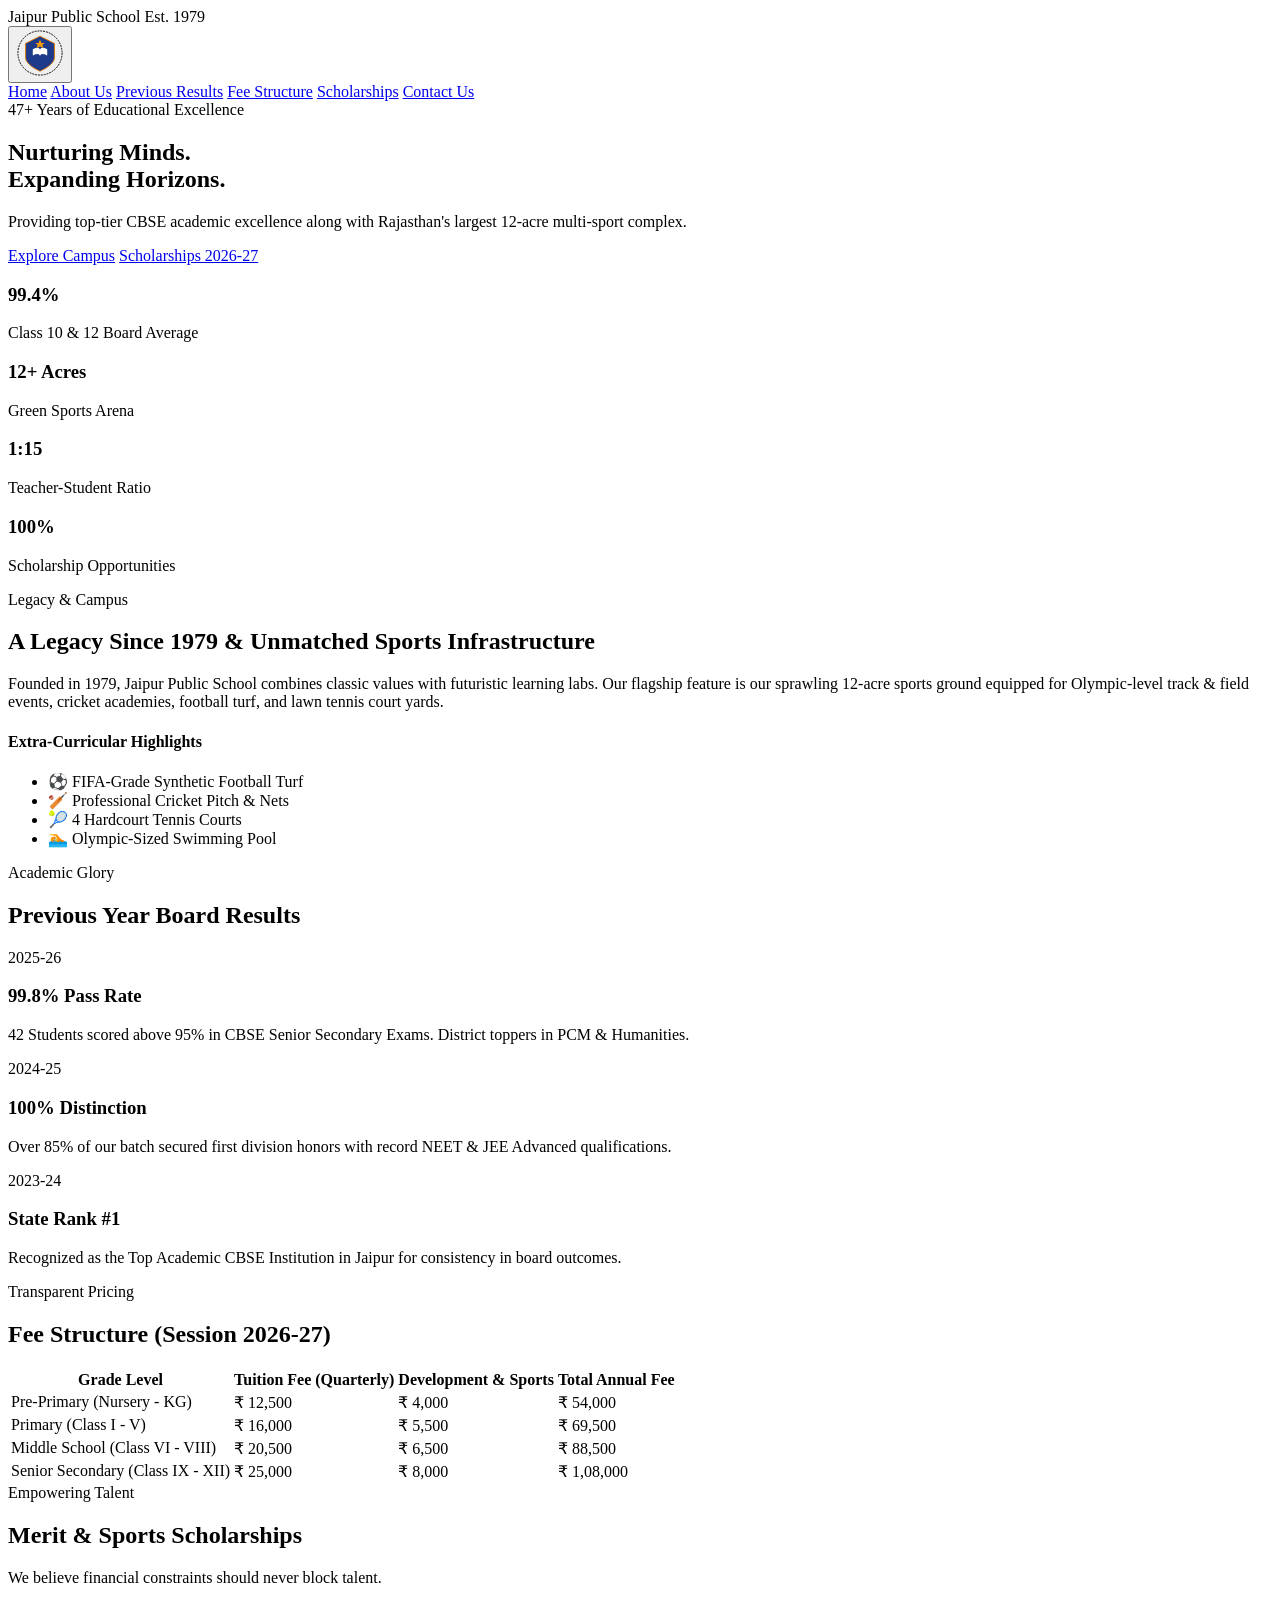
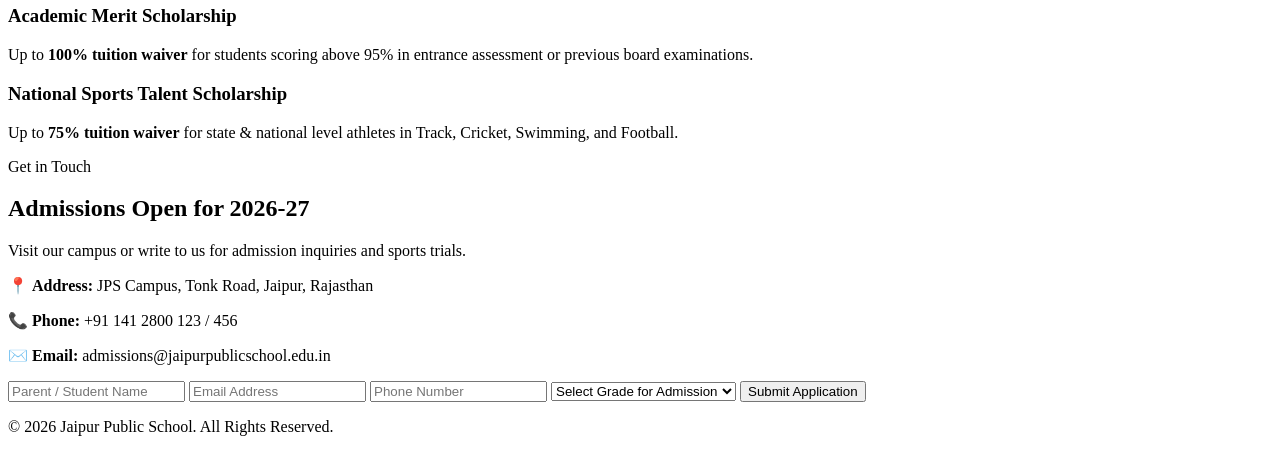
==== commit f0f56ee1: "Rename gemini-code-1784036881811.html to index.html" ====
--- a/index.html
+++ b/index.html
@@ -1,329 +1,230 @@
 <!DOCTYPE html>
 <html lang="en">
 <head>
-<meta charset="UTF-8">
-<meta name="viewport" content="width=device-width, initial-scale=1.0">
-<title>Jaipur Public School — Shaping Minds Since 1979</title>
-<meta name="description" content="Jaipur Public School: CBSE-affiliated education since 1979, known for strong board results and one of the city's largest school campuses for sport and the arts.">
-<link rel="stylesheet" href="style.css">
+  <meta charset="UTF-8" />
+  <meta name="viewport" content="width=device-width, initial-scale=1.0" />
+  <title>Jaipur Public School | Est. 1979</title>
+  <link rel="stylesheet" href="styles.css" />
+  <!-- Google Fonts for Aesthetic Typography -->
+  <link rel="preconnect" href="https://fonts.googleapis.com">
+  <link rel="preconnect" href="https://fonts.gstatic.com" crossorigin>
+  <link href="https://fonts.googleapis.com/css2?family=Cinzel:wght@600;700&family=Plus+Jakarta+Sans:wght@300;400;600;700&display=swap" rel="stylesheet">
 </head>
 <body>
 
-<!-- ============ Corner emblem + slide-out navigation ============ -->
-<div class="topbar">
-  <span class="menu-hint">Menu</span>
-  <button class="brandmark" id="navToggle" aria-label="Open navigation menu" aria-expanded="false" aria-controls="navPanel">
-    <svg viewBox="0 0 120 120" xmlns="http://www.w3.org/2000/svg" role="img" aria-labelledby="logoTitle">
-      <title id="logoTitle">Jaipur Public School emblem</title>
-      <defs>
-        <path id="ringPath" d="M 12,60 A 48,48 0 1,1 108,60 A 48,48 0 1,1 12,60" />
-      </defs>
-      <circle cx="60" cy="60" r="58" fill="#fbf5e8"/>
-      <circle cx="60" cy="60" r="55" fill="none" stroke="#b3425a" stroke-width="2"/>
-      <!-- sun rays -->
-      <g stroke="#e0a438" stroke-width="3" stroke-linecap="round">
-        <line x1="60" y1="20" x2="60" y2="28"/>
-        <line x1="83" y1="27" x2="79" y2="34"/>
-        <line x1="37" y1="27" x2="41" y2="34"/>
-        <line x1="97" y1="42" x2="90" y2="46"/>
-        <line x1="23" y1="42" x2="30" y2="46"/>
-      </g>
-      <!-- jharokha arch -->
-      <path d="M40,88 V62 A20,20 0 0,1 80,62 V88 Z" fill="#1c2947"/>
-      <path d="M40,88 V62 A20,20 0 0,1 80,62 V88" fill="none" stroke="#e0a438" stroke-width="2"/>
-      <!-- open book inside arch -->
-      <g transform="translate(60,74)" fill="#fbf5e8">
-        <path d="M-13,-6 C-9,-9 -4,-9 0,-6 C4,-9 9,-9 13,-6 V6 C9,3 4,3 0,6 C-4,3 -9,3 -13,6 Z"/>
-      </g>
-      <text font-family="Georgia, serif" font-size="9" font-weight="700" fill="#8f2f45">
-        <textPath href="#ringPath" startOffset="27%" text-anchor="middle">JAIPUR PUBLIC SCHOOL</textPath>
-      </text>
-      <text x="60" y="102" font-family="Georgia, serif" font-size="7" font-weight="700" fill="#4a4038" text-anchor="middle" letter-spacing="1">EST. 1979</text>
-    </svg>
-  </button>
-</div>
-
-<nav class="nav-panel" id="navPanel">
-  <div class="nav-panel__scrim" id="navScrim"></div>
-  <div class="nav-panel__sheet">
-    <p class="nav-panel__eyebrow">Navigate</p>
-    <ul class="nav-links">
-      <li><a href="#home" class="nav-link"><span class="num">01</span> Home</a></li>
-      <li><a href="#about" class="nav-link"><span class="num">02</span> About</a></li>
-      <li><a href="#academics" class="nav-link"><span class="num">03</span> Academics &amp; Results</a></li>
-      <li><a href="#campus" class="nav-link"><span class="num">04</span> Campus Life</a></li>
-      <li><a href="#fees" class="nav-link"><span class="num">05</span> Fee Structure</a></li>
-      <li><a href="#scholarship" class="nav-link"><span class="num">06</span> Scholarship</a></li>
-      <li><a href="#contact" class="nav-link"><span class="num">07</span> Contact</a></li>
-    </ul>
-    <div class="nav-panel__foot">
-      Admissions open for 2027–28 ·
-      <a href="#contact">Enquire now →</a>
-    </div>
+  <!-- Floating Navigation Bar -->
+  <header class="navbar">
+    <div class="brand">
+      <span class="brand-title">Jaipur Public School</span>
+      <span class="brand-tag">Est. 1979</span>
+    </div>
+
+    <!-- Vector Logo Trigger for Hamburger Overlay -->
+    <button class="logo-trigger" id="menuToggle" aria-label="Open Navigation Menu">
+      <svg class="jps-vector-logo" xmlns="http://www.w3.org/2000/svg" viewBox="0 0 100 100" width="48" height="48">
+        <!-- Sun Rays / Heritage Crown -->
+        <circle cx="50" cy="50" r="46" fill="none" stroke="currentColor" stroke-width="2" stroke-dasharray="4 2"/>
+        <!-- Shield Base -->
+        <path d="M50 15 L80 30 V60 C80 75 50 88 50 88 C50 88 20 75 20 60 V30 Z" fill="#1e3a8a" stroke="#d97706" stroke-width="2"/>
+        <!-- Book Vector Inside Shield -->
+        <path d="M35 55 Q50 48 50 58 Q50 48 65 55 V42 Q50 35 50 45 Q50 35 35 42 Z" fill="#ffffff"/>
+        <!-- Academic Star -->
+        <polygon points="50,22 53,29 60,29 55,33 57,40 50,36 43,40 45,33 40,29 47,29" fill="#f59e0b"/>
+      </svg>
+      <span class="hamburger-lines">
+        <span></span>
+        <span></span>
+      </span>
+    </button>
+  </header>
+
+  <!-- Fullscreen Glassmorphism Menu Drawer -->
+  <div class="menu-overlay" id="menuOverlay">
+    <nav class="nav-links">
+      <a href="#home" class="nav-item">Home</a>
+      <a href="#about" class="nav-item">About Us</a>
+      <a href="#results" class="nav-item">Previous Results</a>
+      <a href="#fee-structure" class="nav-item">Fee Structure</a>
+      <a href="#scholarship" class="nav-item">Scholarships</a>
+      <a href="#contact" class="nav-item">Contact Us</a>
+    </nav>
   </div>
-</nav>
-
-<!-- ============ Home / Hero ============ -->
-<header id="home" class="hero">
-  <div class="wrap">
-    <div class="hero-copy reveal">
-      <p class="eyebrow">Est. 1979 · Jaipur, Rajasthan</p>
-      <h1>Where <em>discipline</em> meets discovery, on 15 acres of open sky.</h1>
-      <p class="lede">For 47 years, Jaipur Public School has paired rigorous, board-topping academics with the kind of space most city schools no longer have — room to run, rehearse, build and play.</p>
-      <div class="hero-cta">
-        <a href="#academics" class="btn btn-primary">See our results</a>
-        <a href="#contact" class="btn btn-ghost">Plan a campus visit</a>
-      </div>
-      <div class="hero-stats">
-        <div class="stat"><b>47</b><span>Years of teaching</span></div>
-        <div class="stat"><b>98%</b><span>Avg. board pass rate</span></div>
-        <div class="stat"><b>15</b><span>Acre campus</span></div>
-        <div class="stat"><b>3,400+</b><span>Alumni worldwide</span></div>
-      </div>
-    </div>
-    <div class="hero-art reveal">
-      <div class="arch-frame">
-        <img src="https://images.unsplash.com/photo-1580582932707-520aed937b7b?q=80&w=800&auto=format&fit=crop" alt="Students walking through a sunlit school corridor">
-      </div>
-      <div class="hero-badge">EST.<b>1979</b>Jaipur</div>
-    </div>
-  </div>
-</header>
-
-<div class="scallop scallop--down" style="--band:var(--sandstone-100)"></div>
-
-<!-- ============ About ============ -->
-<section id="about" class="section about">
-  <div class="wrap about-grid">
-    <div class="reveal">
-      <div class="arch-frame">
-        <img src="https://images.unsplash.com/photo-1580894732444-8ecded7900cd?q=80&w=800&auto=format&fit=crop" alt="Historic school building facade">
-      </div>
-    </div>
-    <div class="about-copy reveal">
-      <p class="eyebrow">Our Story</p>
-      <h2>Built by a handful of teachers who refused to compromise.</h2>
-      <p>Jaipur Public School opened its gates in 1979 with three classrooms, forty students and one promise: that a child's education shouldn't be limited by the size of a city block. Nearly five decades on, that promise has grown into a CBSE-affiliated campus that educates over 2,600 students from Nursery to Class XII.</p>
-      <p>We still measure ourselves the old-fashioned way — by how our students think, not just what they score. That said, the scores have followed: our senior secondary results have stayed above 95% for eleven consecutive years.</p>
-      <div class="timeline">
-        <div class="timeline-item"><span class="yr">1979</span><p>Founded on Tonk Road with three classrooms and a single banyan tree that still shades the quadrangle today.</p></div>
-        <div class="timeline-item"><span class="yr">1996</span><p>Recognised for Senior Secondary education; first Class XII batch graduates with a 91% pass rate.</p></div>
-        <div class="timeline-item"><span class="yr">2009</span><p>15-acre campus expansion adds the athletics ground, auditorium and science block.</p></div>
-        <div class="timeline-item"><span class="yr">2018</span><p>New sports complex opens — cricket nets, an eight-lane track, and Jaipur's first school-owned climbing wall.</p></div>
-        <div class="timeline-item"><span class="yr">2024</span><p>STEM & robotics labs renovated in partnership with alumni-funded grants.</p></div>
-      </div>
-    </div>
-  </div>
-</section>
-
-<!-- ============ Academics & Results ============ -->
-<section id="academics" class="section academics">
-  <div class="wrap">
-    <div class="section-head reveal">
-      <p class="eyebrow">Academics &amp; Results</p>
-      <h2>Results our students earned the hard way.</h2>
-      <p>CBSE-affiliated, with Science, Commerce and Humanities streams at the senior level. Small section sizes, weekly progress tracking, and a faculty that stays after the bell.</p>
-    </div>
-
-    <div class="stat-grid reveal">
-      <div class="stat-card"><b>98%</b><span>Class X pass rate, 2026</span></div>
-      <div class="stat-card"><b>96%</b><span>Class XII pass rate, 2026</span></div>
-      <div class="stat-card"><b>1:18</b><span>Teacher to student ratio</span></div>
-      <div class="stat-card"><b>62</b><span>Students past 90% this year</span></div>
-    </div>
-
-    <div class="results-tables reveal">
-      <table class="results-table">
-        <caption>Class X — Board Results, Last 5 Years</caption>
-        <thead><tr><th>Year</th><th>Pass %</th><th>Students above 90%</th></tr></thead>
-        <tbody>
-          <tr><td>2026</td><td>98%</td><td>34</td></tr>
-          <tr><td>2025</td><td>97%</td><td>29</td></tr>
-          <tr><td>2024</td><td>96%</td><td>26</td></tr>
-          <tr><td>2023</td><td>95%</td><td>22</td></tr>
-          <tr><td>2022</td><td>95%</td><td>19</td></tr>
-        </tbody>
-      </table>
-      <table class="results-table">
-        <caption>Class XII — Board Results, Last 5 Years</caption>
-        <thead><tr><th>Year</th><th>Pass %</th><th>Students above 90%</th></tr></thead>
-        <tbody>
-          <tr><td>2026</td><td>96%</td><td>28</td></tr>
-          <tr><td>2025</td><td>96%</td><td>25</td></tr>
-          <tr><td>2024</td><td>95%</td><td>21</td></tr>
-          <tr><td>2023</td><td>94%</td><td>18</td></tr>
-          <tr><td>2022</td><td>93%</td><td>17</td></tr>
-        </tbody>
-      </table>
-    </div>
-
-    <p class="eyebrow" style="margin-bottom:1.2rem;">Class XII Toppers, 2026</p>
-    <div class="toppers">
-      <div class="topper-card"><span class="pct">98.4%</span><div class="name">Ananya Sharma</div><div class="stream">Science Stream</div></div>
-      <div class="topper-card"><span class="pct">97.8%</span><div class="name">Rohan Mehta</div><div class="stream">Commerce Stream</div></div>
-      <div class="topper-card"><span class="pct">97.2%</span><div class="name">Ishita Rathore</div><div class="stream">Humanities Stream</div></div>
-    </div>
-  </div>
-</section>
-
-<!-- ============ Campus Life ============ -->
-<section id="campus" class="section campus">
-  <div class="wrap">
-    <div class="campus-grid">
-      <div class="campus-copy reveal">
-        <p class="eyebrow">Campus Life</p>
-        <h2>Twelve acres of ground. Zero excuses not to play.</h2>
-        <p>Our athletics ground is the largest of any school in the district — big enough to run football, cricket and athletics practice at the same time without anyone waiting their turn. It's where we believe a lot of the real learning happens: losing gracefully, leading a team, showing up on a rainy Tuesday for practice anyway.</p>
-        <p>Beyond sport, 25+ clubs and societies run through the year, from robotics to Rajasthani folk dance, giving every student at least one hour a day that belongs entirely to their own curiosity.</p>
-      </div>
-      <div class="campus-figure reveal">
-        <img src="https://images.unsplash.com/photo-1546519638-68e109498ffc?q=80&w=800&auto=format&fit=crop" alt="Wide school sports ground with students playing">
-      </div>
-    </div>
-
-    <div class="activity-grid reveal">
-      <div class="activity-card">
-        <div class="icon">
-          <svg width="20" height="20" viewBox="0 0 24 24" fill="none" stroke="currentColor" stroke-width="2"><circle cx="12" cy="12" r="9"/><path d="M12 3v18M3 12h18"/></svg>
-        </div>
-        <h3>Athletics Ground</h3>
-        <p>An eight-lane track plus full-size cricket and football fields, floodlit for evening practice.</p>
-      </div>
-      <div class="activity-card">
-        <div class="icon">
-          <svg width="20" height="20" viewBox="0 0 24 24" fill="none" stroke="currentColor" stroke-width="2"><path d="M4 19V5a2 2 0 0 1 2-2h12a2 2 0 0 1 2 2v14"/><path d="M4 19h16M8 22h8"/></svg>
-        </div>
-        <h3>Performing Arts</h3>
-        <p>A 500-seat auditorium hosts our annual fest, debates, and termly music &amp; theatre showcases.</p>
-      </div>
-      <div class="activity-card">
-        <div class="icon">
-          <svg width="20" height="20" viewBox="0 0 24 24" fill="none" stroke="currentColor" stroke-width="2"><path d="M12 2 2 7l10 5 10-5-10-5Z"/><path d="M2 17l10 5 10-5M2 12l10 5 10-5"/></svg>
-        </div>
-        <h3>Robotics &amp; STEM Lab</h3>
-        <p>Renovated in 2024, with dedicated benches for coding, electronics and our annual science fair.</p>
-      </div>
-      <div class="activity-card">
-        <div class="icon">
-          <svg width="20" height="20" viewBox="0 0 24 24" fill="none" stroke="currentColor" stroke-width="2"><path d="M4 4h16v12H8l-4 4V4Z"/></svg>
-        </div>
-        <h3>Debate &amp; MUN</h3>
-        <p>Our Model UN chapter and debate society regularly place in inter-school circuits across Rajasthan.</p>
-      </div>
-    </div>
-  </div>
-</section>
-
-<!-- ============ Fees & Scholarship ============ -->
-<section id="fees" class="section fees">
-  <div class="wrap">
-    <div class="section-head reveal">
-      <p class="eyebrow">Fee Structure &amp; Scholarship</p>
-      <h2>Straightforward fees, and real ways to reduce them.</h2>
-      <p>Fees are billed quarterly and cover tuition, library, sports and the annual day. Figures below are indicative for the 2026–27 session — the admissions office will confirm the exact amount for your child's grade.</p>
-    </div>
-
-    <div class="finance-grid">
-      <div class="finance-card reveal">
-        <h3>Annual Fee Structure</h3>
-        <p>One-time admission fee of ₹25,000 applies to new admissions only, payable at the time of enrolment.</p>
-        <table class="fin-table">
-          <thead><tr><th>Grade</th><th class="num">Tuition / Quarter</th><th class="num">Annual Total</th></tr></thead>
+
+  <!-- Hero Section -->
+  <section id="home" class="hero">
+    <div class="hero-content">
+      <span class="badge">47+ Years of Educational Excellence</span>
+      <h1>Nurturing Minds.<br/><span class="highlight">Expanding Horizons.</span></h1>
+      <p>Providing top-tier CBSE academic excellence along with Rajasthan's largest 12-acre multi-sport complex.</p>
+      <div class="hero-btns">
+        <a href="#about" class="btn primary">Explore Campus</a>
+        <a href="#scholarship" class="btn secondary">Scholarships 2026-27</a>
+      </div>
+    </div>
+  </section>
+
+  <!-- Stat Highlights -->
+  <section class="stats-bar">
+    <div class="stat-card">
+      <h3>99.4%</h3>
+      <p>Class 10 & 12 Board Average</p>
+    </div>
+    <div class="stat-card">
+      <h3>12+ Acres</h3>
+      <p>Green Sports Arena</p>
+    </div>
+    <div class="stat-card">
+      <h3>1:15</h3>
+      <p>Teacher-Student Ratio</p>
+    </div>
+    <div class="stat-card">
+      <h3>100%</h3>
+      <p>Scholarship Opportunities</p>
+    </div>
+  </section>
+
+  <!-- About Section -->
+  <section id="about" class="section">
+    <div class="container split">
+      <div class="text-block">
+        <span class="section-tag">Legacy & Campus</span>
+        <h2>A Legacy Since 1979 & Unmatched Sports Infrastructure</h2>
+        <p>Founded in 1979, Jaipur Public School combines classic values with futuristic learning labs. Our flagship feature is our sprawling 12-acre sports ground equipped for Olympic-level track & field events, cricket academies, football turf, and lawn tennis court yards.</p>
+      </div>
+      <div class="card-visual">
+        <div class="sports-card">
+          <h4>Extra-Curricular Highlights</h4>
+          <ul>
+            <li>⚽ FIFA-Grade Synthetic Football Turf</li>
+            <li>🏏 Professional Cricket Pitch & Nets</li>
+            <li>🎾 4 Hardcourt Tennis Courts</li>
+            <li>🏊 Olympic-Sized Swimming Pool</li>
+          </ul>
+        </div>
+      </div>
+    </div>
+  </section>
+
+  <!-- Previous Year Results Section -->
+  <section id="results" class="section dark">
+    <div class="container">
+      <span class="section-tag">Academic Glory</span>
+      <h2>Previous Year Board Results</h2>
+      <div class="grid-3">
+        <div class="glass-card">
+          <span class="year">2025-26</span>
+          <h3>99.8% Pass Rate</h3>
+          <p>42 Students scored above 95% in CBSE Senior Secondary Exams. District toppers in PCM & Humanities.</p>
+        </div>
+        <div class="glass-card">
+          <span class="year">2024-25</span>
+          <h3>100% Distinction</h3>
+          <p>Over 85% of our batch secured first division honors with record NEET & JEE Advanced qualifications.</p>
+        </div>
+        <div class="glass-card">
+          <span class="year">2023-24</span>
+          <h3>State Rank #1</h3>
+          <p>Recognized as the Top Academic CBSE Institution in Jaipur for consistency in board outcomes.</p>
+        </div>
+      </div>
+    </div>
+  </section>
+
+  <!-- Fee Structure Section -->
+  <section id="fee-structure" class="section">
+    <div class="container">
+      <span class="section-tag">Transparent Pricing</span>
+      <h2>Fee Structure (Session 2026-27)</h2>
+      <div class="table-wrapper">
+        <table class="fee-table">
+          <thead>
+            <tr>
+              <th>Grade Level</th>
+              <th>Tuition Fee (Quarterly)</th>
+              <th>Development & Sports</th>
+              <th>Total Annual Fee</th>
+            </tr>
+          </thead>
           <tbody>
-            <tr><td>Nursery – UKG</td><td class="num">₹14,500</td><td class="num">₹58,000</td></tr>
-            <tr><td>Class I – V</td><td class="num">₹16,800</td><td class="num">₹67,200</td></tr>
-            <tr><td>Class VI – VIII</td><td class="num">₹18,900</td><td class="num">₹75,600</td></tr>
-            <tr><td>Class IX – X</td><td class="num">₹21,500</td><td class="num">₹86,000</td></tr>
-            <tr><td>Class XI – XII</td><td class="num">₹24,000</td><td class="num">₹96,000</td></tr>
+            <tr>
+              <td>Pre-Primary (Nursery - KG)</td>
+              <td>₹ 12,500</td>
+              <td>₹ 4,000</td>
+              <td>₹ 54,000</td>
+            </tr>
+            <tr>
+              <td>Primary (Class I - V)</td>
+              <td>₹ 16,000</td>
+              <td>₹ 5,500</td>
+              <td>₹ 69,500</td>
+            </tr>
+            <tr>
+              <td>Middle School (Class VI - VIII)</td>
+              <td>₹ 20,500</td>
+              <td>₹ 6,500</td>
+              <td>₹ 88,500</td>
+            </tr>
+            <tr>
+              <td>Senior Secondary (Class IX - XII)</td>
+              <td>₹ 25,000</td>
+              <td>₹ 8,000</td>
+              <td>₹ 1,08,000</td>
+            </tr>
           </tbody>
         </table>
-        <p class="fine-print">Transport and hostel charges are billed separately. A 5% rebate applies on full-year advance payment.</p>
-      </div>
-
-      <div class="finance-card reveal">
-        <h3>Scholarships &amp; Concessions</h3>
-        <p>We set aside part of every incoming class for students who've earned their place through merit, sport or circumstance.</p>
-        <ul class="scholar-list">
-          <li><span class="tag">Merit</span><span><b>Up to 50% tuition waiver</b> for students scoring 95%+ in the qualifying entrance test or previous board exam.</span></li>
-          <li><span class="tag">Sports</span><span><b>Up to 40% tuition waiver</b> for state or national-level athletes, renewable each year on continued performance.</span></li>
-          <li><span class="tag">Sibling</span><span><b>10% concession</b> on tuition for a second child enrolled from the same family.</span></li>
-          <li><span class="tag">Need-based</span><span><b>Case-by-case support</b> through the Founders' Trust Fund for demonstrated financial need.</span></li>
-        </ul>
-        <p class="fine-print">Scholarship applications open each March and are reviewed by an independent panel that includes two alumni.</p>
-      </div>
-    </div>
-  </div>
-</section>
-
-<!-- ============ Contact ============ -->
-<section id="contact" class="section contact">
-  <div class="wrap">
-    <div class="section-head reveal">
-      <p class="eyebrow">Get in Touch</p>
-      <h2>Come see the campus for yourself.</h2>
-      <p>Photos only tell you so much. Book a walk-through and we'll show you a live class, the ground, and answer every question on the way.</p>
-    </div>
-
-    <div class="contact-grid">
-      <div class="contact-info reveal">
-        <div class="item">
-          <div class="ic"><svg width="18" height="18" viewBox="0 0 24 24" fill="none" stroke="currentColor" stroke-width="2"><path d="M21 10c0 7-9 12-9 12s-9-5-9-12a9 9 0 0 1 18 0Z"/><circle cx="12" cy="10" r="3"/></svg></div>
-          <div><h4>Campus Address</h4><p>Jaipur Public School, Tonk Road, Near Sanganer Circle, Jaipur, Rajasthan 302029</p></div>
-        </div>
-        <div class="item">
-          <div class="ic"><svg width="18" height="18" viewBox="0 0 24 24" fill="none" stroke="currentColor" stroke-width="2"><path d="M22 16.92v3a2 2 0 0 1-2.18 2 19.79 19.79 0 0 1-8.63-3.07 19.5 19.5 0 0 1-6-6 19.79 19.79 0 0 1-3.07-8.67A2 2 0 0 1 4.11 2h3a2 2 0 0 1 2 1.72c.13.96.36 1.9.68 2.81a2 2 0 0 1-.45 2.11L8.09 9.91a16 16 0 0 0 6 6l1.27-1.27a2 2 0 0 1 2.11-.45c.91.32 1.85.55 2.81.68A2 2 0 0 1 22 16.92Z"/></svg></div>
-          <div><h4>Admissions Office</h4><p>+91 141 234 5678 · Mon–Sat, 8:30am – 3:30pm</p></div>
-        </div>
-        <div class="item">
-          <div class="ic"><svg width="18" height="18" viewBox="0 0 24 24" fill="none" stroke="currentColor" stroke-width="2"><path d="M4 4h16v16H4z"/><path d="m4 4 8 8 8-8"/></svg></div>
-          <div><h4>Email</h4><p>admissions@jaipurpublicschool.edu.in</p></div>
-        </div>
-        <div class="item">
-          <div class="ic"><svg width="18" height="18" viewBox="0 0 24 24" fill="none" stroke="currentColor" stroke-width="2"><circle cx="12" cy="12" r="9"/><path d="M12 7v5l3 3"/></svg></div>
-          <div><h4>Office Hours</h4><p>Monday to Saturday, 8:30am to 3:30pm. Closed on public holidays.</p></div>
-        </div>
-      </div>
-
-      <form class="contact-form reveal" id="enquiryForm">
-        <div class="row2">
-          <div class="field"><label for="pname">Parent / Guardian name</label><input id="pname" type="text" placeholder="Your full name" required></div>
-          <div class="field"><label for="pphone">Phone number</label><input id="pphone" type="tel" placeholder="+91" required></div>
-        </div>
-        <div class="row2">
-          <div class="field"><label for="cgrade">Applying for grade</label>
-            <select id="cgrade">
-              <option>Nursery – UKG</option>
-              <option>Class I – V</option>
-              <option>Class VI – VIII</option>
-              <option>Class IX – X</option>
-              <option>Class XI – XII</option>
-            </select>
-          </div>
-          <div class="field"><label for="pemail">Email address</label><input id="pemail" type="email" placeholder="you@example.com"></div>
-        </div>
-        <div class="field"><label for="pmsg">Message</label><textarea id="pmsg" placeholder="Tell us a little about your child, or ask us anything."></textarea></div>
-        <button type="submit" class="btn btn-primary">Send enquiry</button>
-        <p class="form-note" id="formNote">We usually reply within one working day.</p>
+      </div>
+    </div>
+  </section>
+
+  <!-- Scholarship Section -->
+  <section id="scholarship" class="section glass-bg">
+    <div class="container">
+      <span class="section-tag">Empowering Talent</span>
+      <h2>Merit & Sports Scholarships</h2>
+      <p class="subtitle">We believe financial constraints should never block talent.</p>
+      <div class="grid-2">
+        <div class="glass-card accent">
+          <h3>Academic Merit Scholarship</h3>
+          <p>Up to <strong>100% tuition waiver</strong> for students scoring above 95% in entrance assessment or previous board examinations.</p>
+        </div>
+        <div class="glass-card accent">
+          <h3>National Sports Talent Scholarship</h3>
+          <p>Up to <strong>75% tuition waiver</strong> for state & national level athletes in Track, Cricket, Swimming, and Football.</p>
+        </div>
+      </div>
+    </div>
+  </section>
+
+  <!-- Contact Section -->
+  <section id="contact" class="section dark">
+    <div class="container split">
+      <div class="text-block">
+        <span class="section-tag">Get in Touch</span>
+        <h2>Admissions Open for 2026-27</h2>
+        <p>Visit our campus or write to us for admission inquiries and sports trials.</p>
+        <p>📍 <strong>Address:</strong> JPS Campus, Tonk Road, Jaipur, Rajasthan</p>
+        <p>📞 <strong>Phone:</strong> +91 141 2800 123 / 456</p>
+        <p>✉️ <strong>Email:</strong> admissions@jaipurpublicschool.edu.in</p>
+      </div>
+      <form class="contact-form" onsubmit="event.preventDefault(); alert('Inquiry Submitted Successfully!');">
+        <input type="text" placeholder="Parent / Student Name" required />
+        <input type="email" placeholder="Email Address" required />
+        <input type="tel" placeholder="Phone Number" required />
+        <select required>
+          <option value="" disabled selected>Select Grade for Admission</option>
+          <option>Primary School (I-V)</option>
+          <option>Middle School (VI-VIII)</option>
+          <option>Senior Secondary (IX-XII)</option>
+        </select>
+        <button type="submit" class="btn primary">Submit Application</button>
       </form>
     </div>
-  </div>
-</section>
-
-<footer>
-  <div class="wrap footer-grid">
-    <div class="fmark">
-      <svg viewBox="0 0 120 120" xmlns="http://www.w3.org/2000/svg" aria-hidden="true">
-        <circle cx="60" cy="60" r="58" fill="#fbf5e8"/>
-        <circle cx="60" cy="60" r="55" fill="none" stroke="#b3425a" stroke-width="2"/>
-        <path d="M40,88 V62 A20,20 0 0,1 80,62 V88 Z" fill="#1c2947"/>
-        <path d="M40,88 V62 A20,20 0 0,1 80,62 V88" fill="none" stroke="#e0a438" stroke-width="2"/>
-      </svg>
-      <span class="fname">Jaipur Public School</span>
-    </div>
-    <div>© 2026 Jaipur Public School · Tonk Road, Jaipur · Since 1979</div>
-  </div>
-</footer>
-
-<script src="script.js"></script>
+  </section>
+
+  <footer>
+    <p>© 2026 Jaipur Public School. All Rights Reserved.</p>
+  </footer>
+
+  <script src="script.js"></script>
 </body>
 </html>
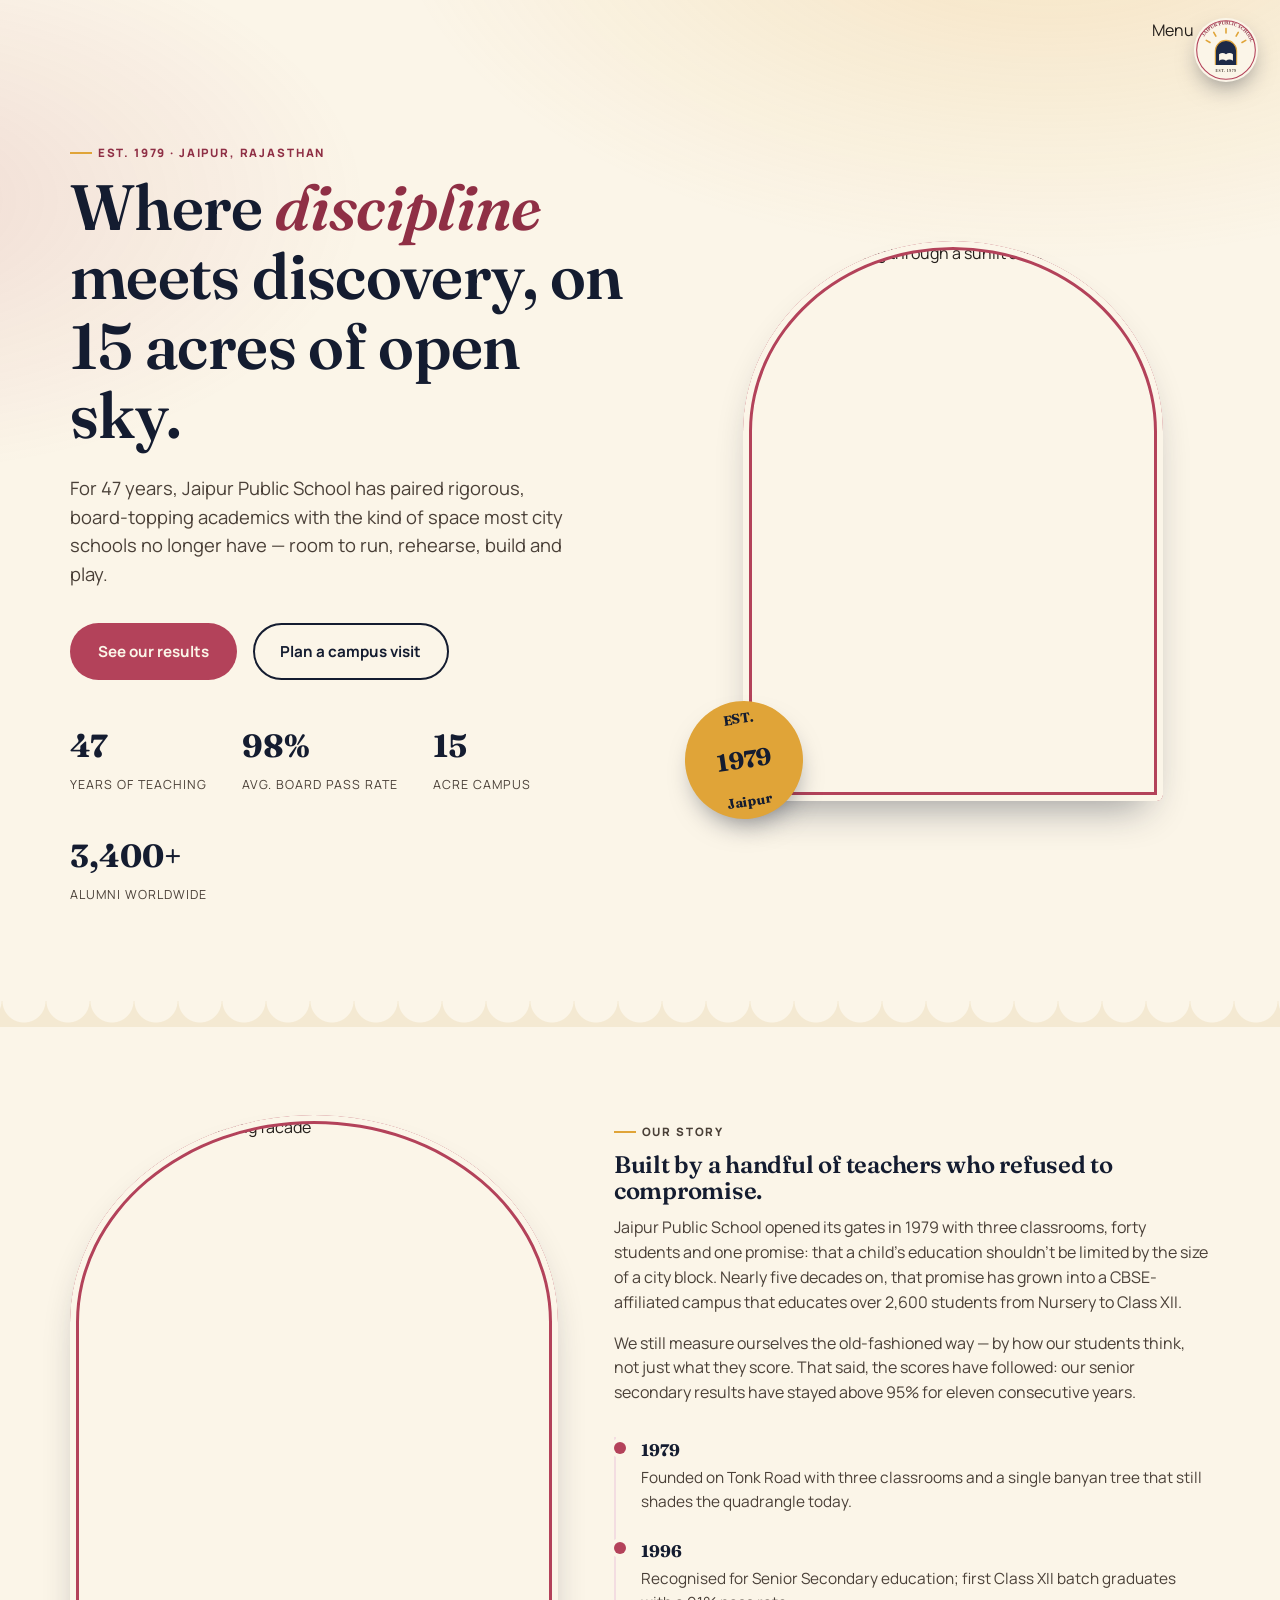
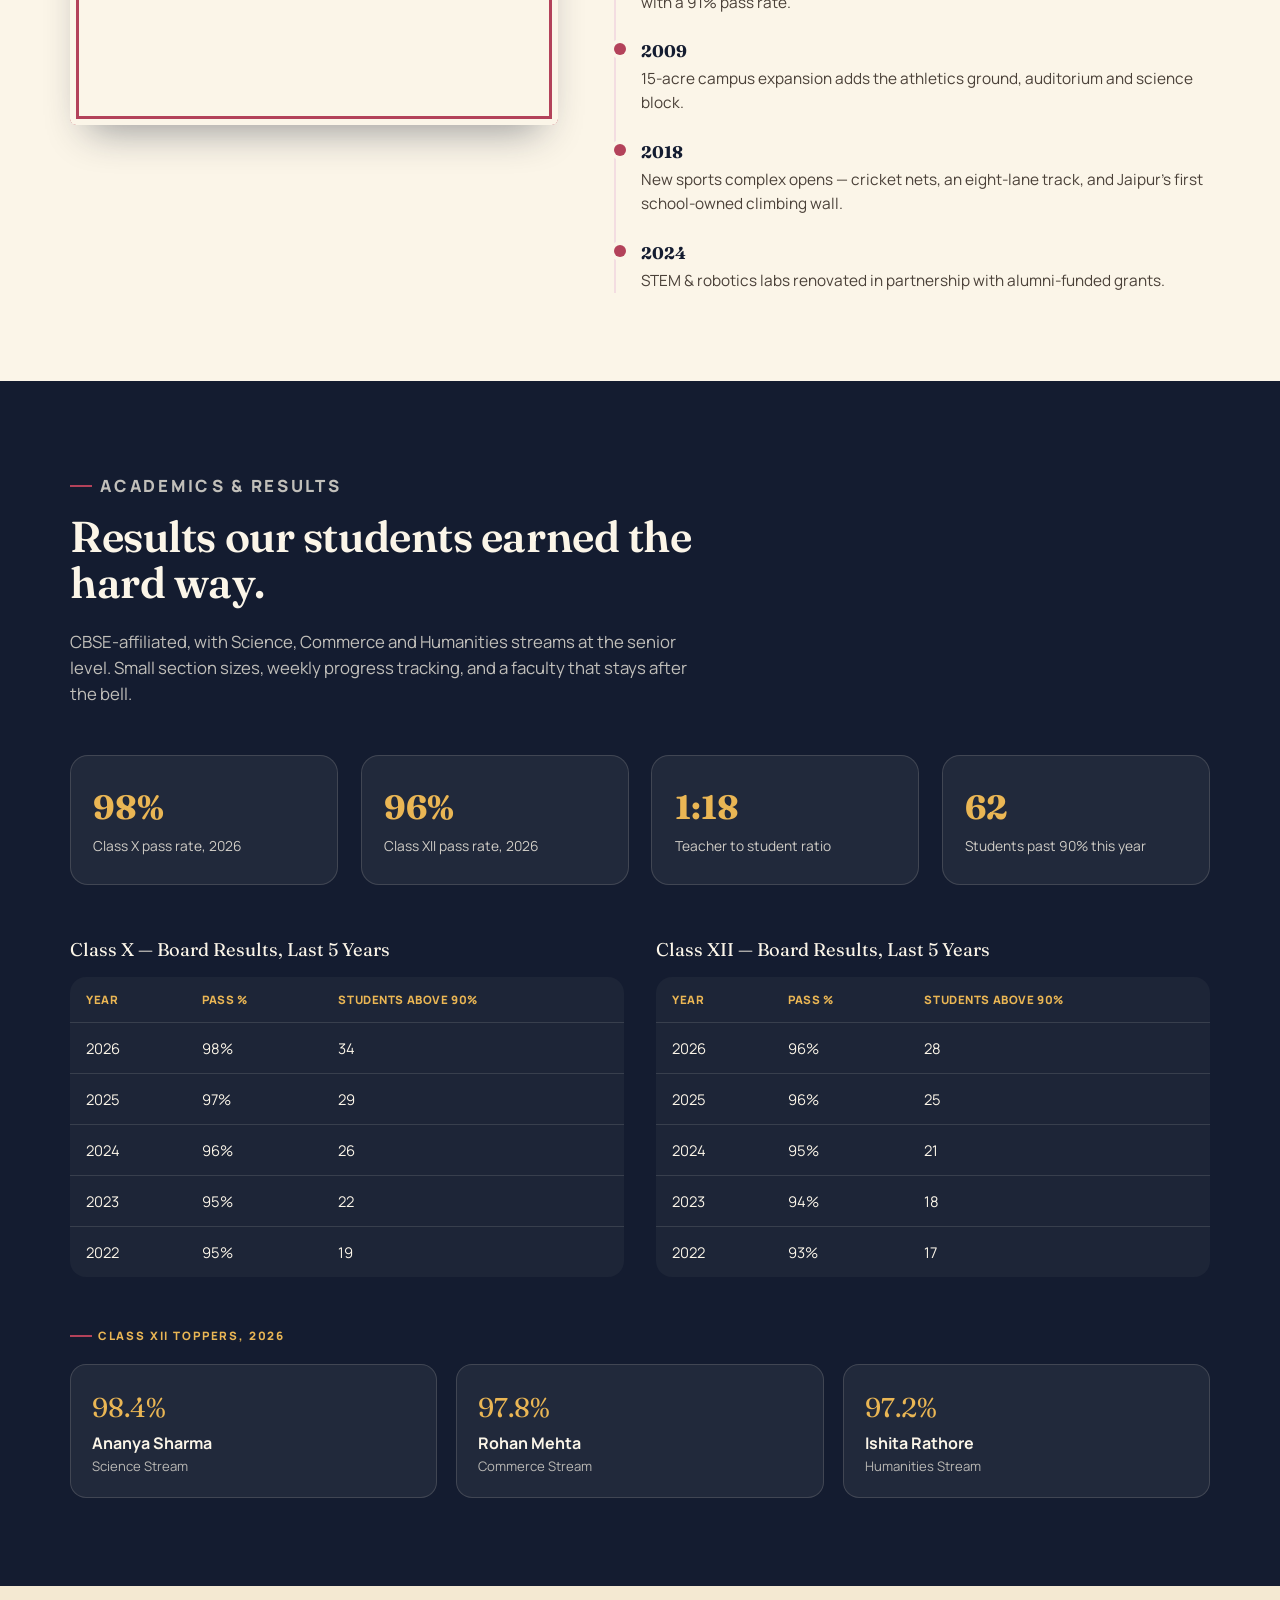
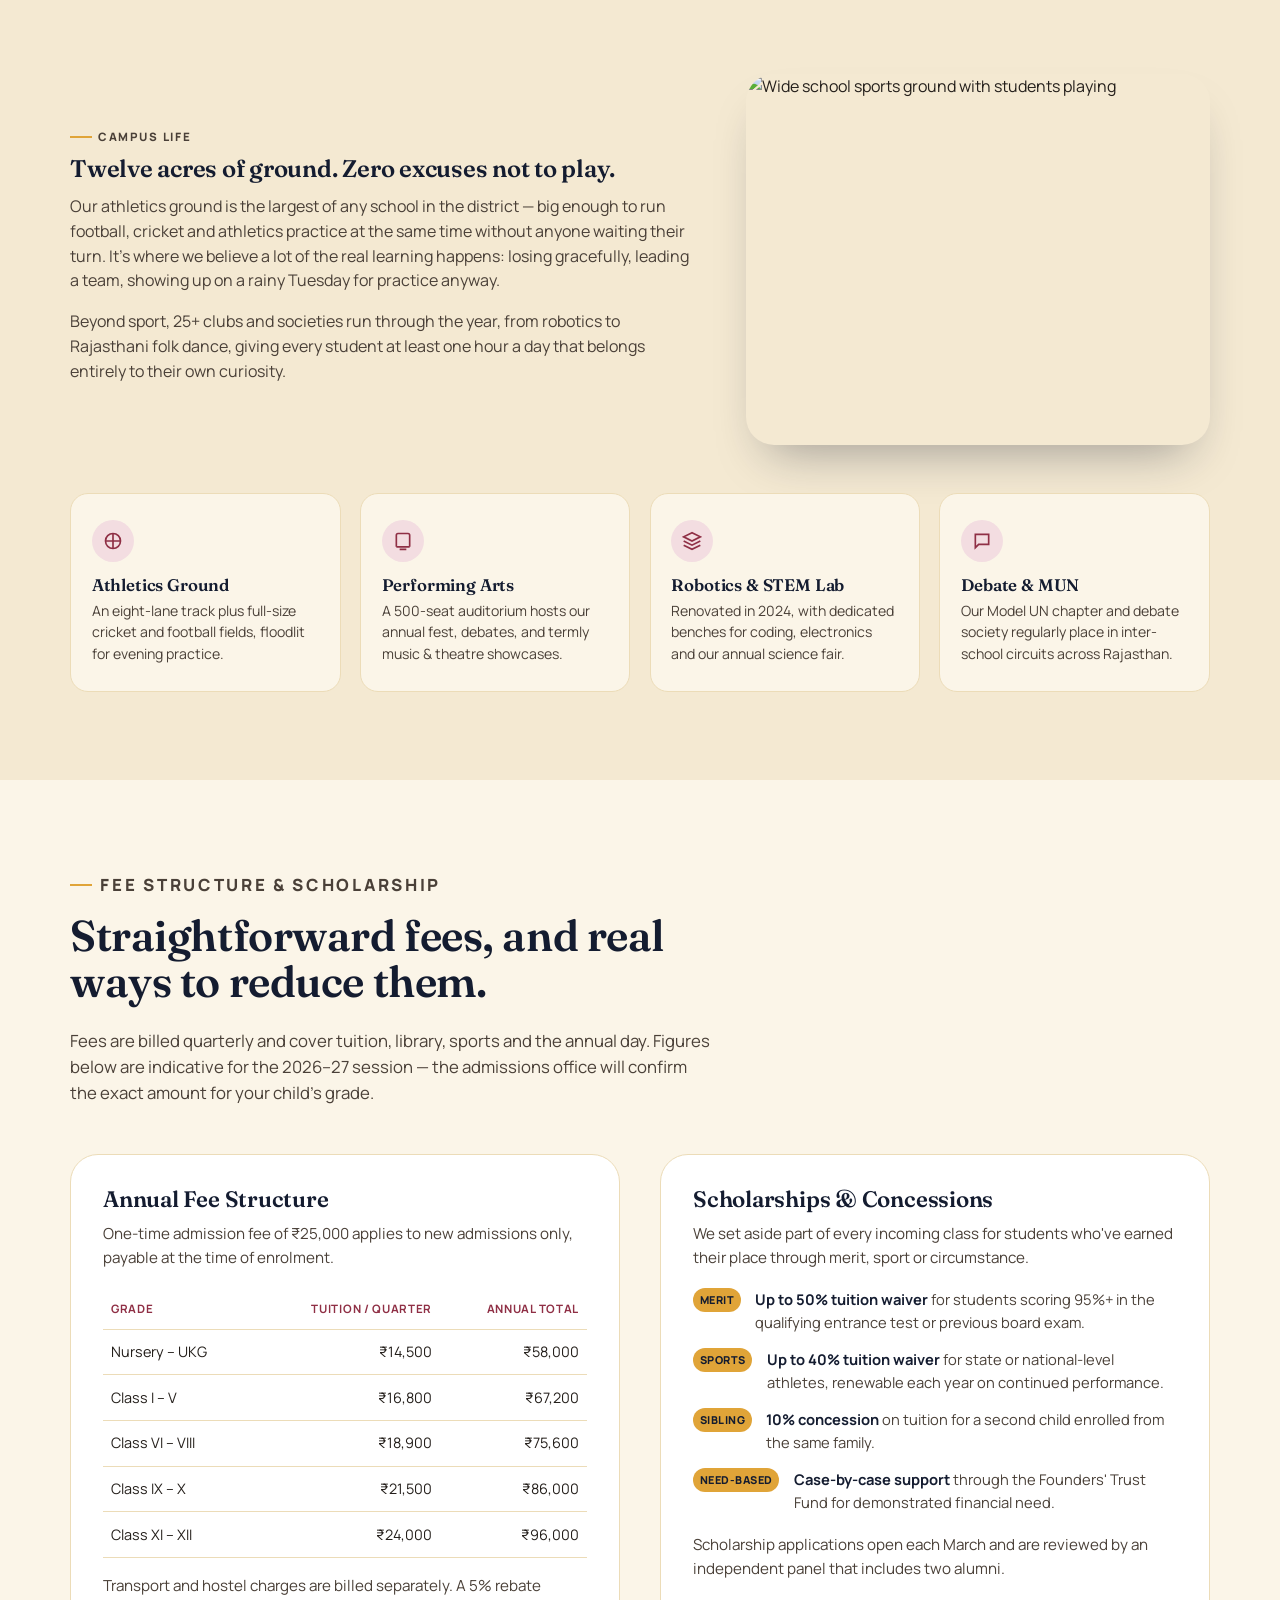
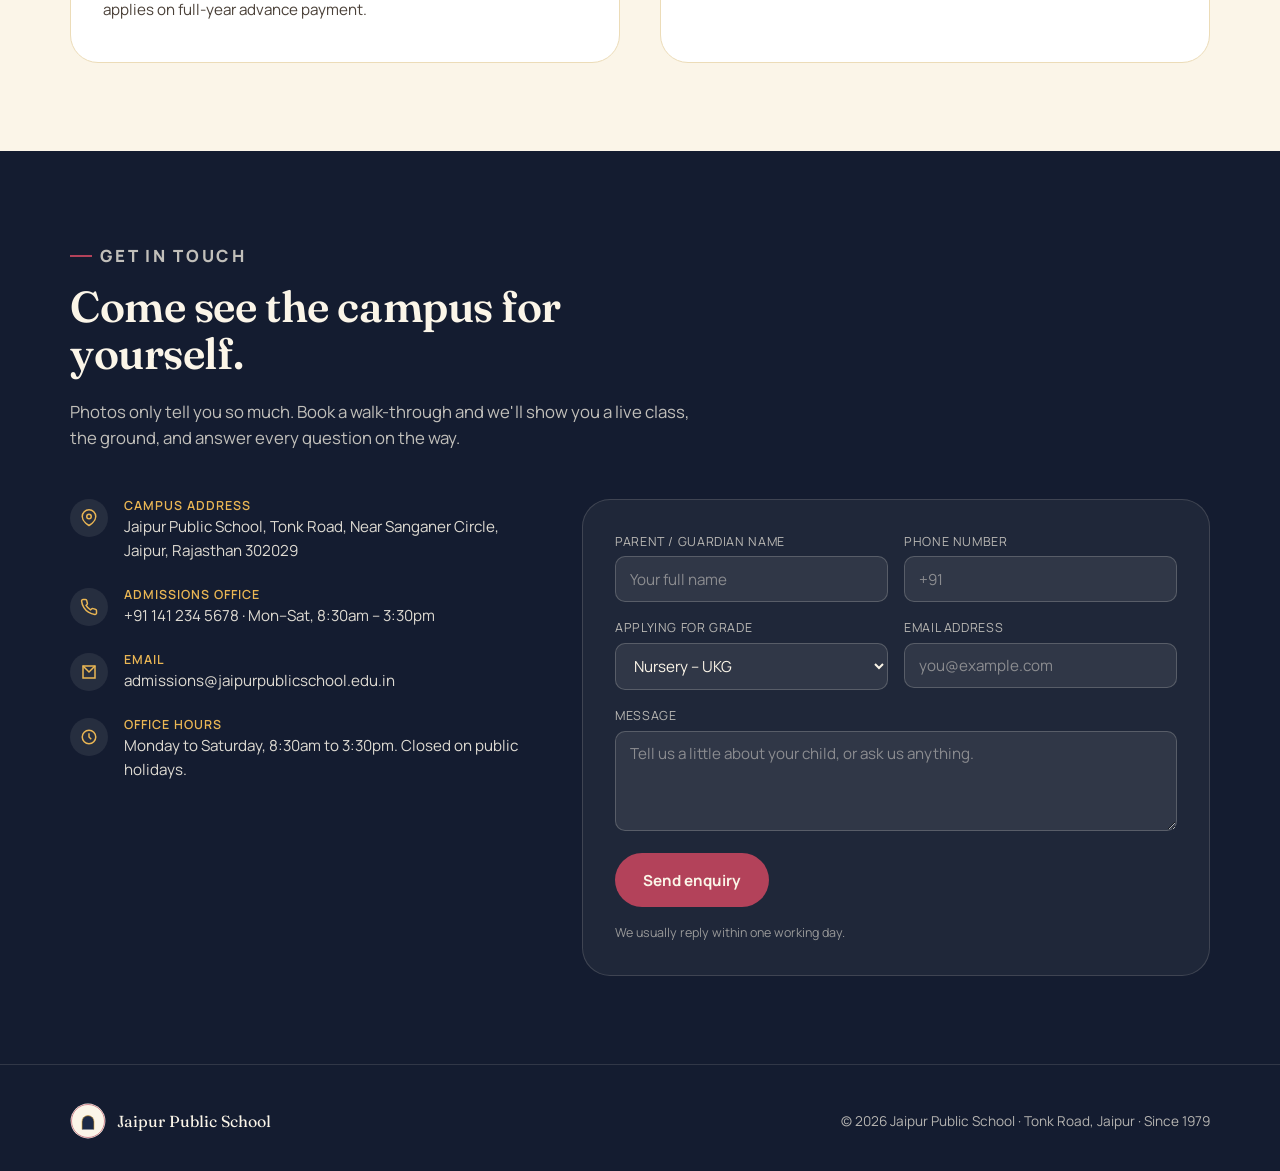
==== commit 2a94a849: "Add files via upload" ====
--- a/index.html
+++ b/index.html
@@ -1,230 +1,329 @@
 <!DOCTYPE html>
 <html lang="en">
 <head>
-  <meta charset="UTF-8" />
-  <meta name="viewport" content="width=device-width, initial-scale=1.0" />
-  <title>Jaipur Public School | Est. 1979</title>
-  <link rel="stylesheet" href="styles.css" />
-  <!-- Google Fonts for Aesthetic Typography -->
-  <link rel="preconnect" href="https://fonts.googleapis.com">
-  <link rel="preconnect" href="https://fonts.gstatic.com" crossorigin>
-  <link href="https://fonts.googleapis.com/css2?family=Cinzel:wght@600;700&family=Plus+Jakarta+Sans:wght@300;400;600;700&display=swap" rel="stylesheet">
+<meta charset="UTF-8">
+<meta name="viewport" content="width=device-width, initial-scale=1.0">
+<title>Jaipur Public School — Shaping Minds Since 1979</title>
+<meta name="description" content="Jaipur Public School: CBSE-affiliated education since 1979, known for strong board results and one of the city's largest school campuses for sport and the arts.">
+<link rel="stylesheet" href="style.css">
 </head>
 <body>
 
-  <!-- Floating Navigation Bar -->
-  <header class="navbar">
-    <div class="brand">
-      <span class="brand-title">Jaipur Public School</span>
-      <span class="brand-tag">Est. 1979</span>
-    </div>
-
-    <!-- Vector Logo Trigger for Hamburger Overlay -->
-    <button class="logo-trigger" id="menuToggle" aria-label="Open Navigation Menu">
-      <svg class="jps-vector-logo" xmlns="http://www.w3.org/2000/svg" viewBox="0 0 100 100" width="48" height="48">
-        <!-- Sun Rays / Heritage Crown -->
-        <circle cx="50" cy="50" r="46" fill="none" stroke="currentColor" stroke-width="2" stroke-dasharray="4 2"/>
-        <!-- Shield Base -->
-        <path d="M50 15 L80 30 V60 C80 75 50 88 50 88 C50 88 20 75 20 60 V30 Z" fill="#1e3a8a" stroke="#d97706" stroke-width="2"/>
-        <!-- Book Vector Inside Shield -->
-        <path d="M35 55 Q50 48 50 58 Q50 48 65 55 V42 Q50 35 50 45 Q50 35 35 42 Z" fill="#ffffff"/>
-        <!-- Academic Star -->
-        <polygon points="50,22 53,29 60,29 55,33 57,40 50,36 43,40 45,33 40,29 47,29" fill="#f59e0b"/>
-      </svg>
-      <span class="hamburger-lines">
-        <span></span>
-        <span></span>
-      </span>
-    </button>
-  </header>
-
-  <!-- Fullscreen Glassmorphism Menu Drawer -->
-  <div class="menu-overlay" id="menuOverlay">
-    <nav class="nav-links">
-      <a href="#home" class="nav-item">Home</a>
-      <a href="#about" class="nav-item">About Us</a>
-      <a href="#results" class="nav-item">Previous Results</a>
-      <a href="#fee-structure" class="nav-item">Fee Structure</a>
-      <a href="#scholarship" class="nav-item">Scholarships</a>
-      <a href="#contact" class="nav-item">Contact Us</a>
-    </nav>
-  </div>
-
-  <!-- Hero Section -->
-  <section id="home" class="hero">
-    <div class="hero-content">
-      <span class="badge">47+ Years of Educational Excellence</span>
-      <h1>Nurturing Minds.<br/><span class="highlight">Expanding Horizons.</span></h1>
-      <p>Providing top-tier CBSE academic excellence along with Rajasthan's largest 12-acre multi-sport complex.</p>
-      <div class="hero-btns">
-        <a href="#about" class="btn primary">Explore Campus</a>
-        <a href="#scholarship" class="btn secondary">Scholarships 2026-27</a>
-      </div>
-    </div>
-  </section>
-
-  <!-- Stat Highlights -->
-  <section class="stats-bar">
-    <div class="stat-card">
-      <h3>99.4%</h3>
-      <p>Class 10 & 12 Board Average</p>
-    </div>
-    <div class="stat-card">
-      <h3>12+ Acres</h3>
-      <p>Green Sports Arena</p>
-    </div>
-    <div class="stat-card">
-      <h3>1:15</h3>
-      <p>Teacher-Student Ratio</p>
-    </div>
-    <div class="stat-card">
-      <h3>100%</h3>
-      <p>Scholarship Opportunities</p>
-    </div>
-  </section>
-
-  <!-- About Section -->
-  <section id="about" class="section">
-    <div class="container split">
-      <div class="text-block">
-        <span class="section-tag">Legacy & Campus</span>
-        <h2>A Legacy Since 1979 & Unmatched Sports Infrastructure</h2>
-        <p>Founded in 1979, Jaipur Public School combines classic values with futuristic learning labs. Our flagship feature is our sprawling 12-acre sports ground equipped for Olympic-level track & field events, cricket academies, football turf, and lawn tennis court yards.</p>
-      </div>
-      <div class="card-visual">
-        <div class="sports-card">
-          <h4>Extra-Curricular Highlights</h4>
-          <ul>
-            <li>⚽ FIFA-Grade Synthetic Football Turf</li>
-            <li>🏏 Professional Cricket Pitch & Nets</li>
-            <li>🎾 4 Hardcourt Tennis Courts</li>
-            <li>🏊 Olympic-Sized Swimming Pool</li>
-          </ul>
-        </div>
-      </div>
-    </div>
-  </section>
-
-  <!-- Previous Year Results Section -->
-  <section id="results" class="section dark">
-    <div class="container">
-      <span class="section-tag">Academic Glory</span>
-      <h2>Previous Year Board Results</h2>
-      <div class="grid-3">
-        <div class="glass-card">
-          <span class="year">2025-26</span>
-          <h3>99.8% Pass Rate</h3>
-          <p>42 Students scored above 95% in CBSE Senior Secondary Exams. District toppers in PCM & Humanities.</p>
-        </div>
-        <div class="glass-card">
-          <span class="year">2024-25</span>
-          <h3>100% Distinction</h3>
-          <p>Over 85% of our batch secured first division honors with record NEET & JEE Advanced qualifications.</p>
-        </div>
-        <div class="glass-card">
-          <span class="year">2023-24</span>
-          <h3>State Rank #1</h3>
-          <p>Recognized as the Top Academic CBSE Institution in Jaipur for consistency in board outcomes.</p>
-        </div>
-      </div>
-    </div>
-  </section>
-
-  <!-- Fee Structure Section -->
-  <section id="fee-structure" class="section">
-    <div class="container">
-      <span class="section-tag">Transparent Pricing</span>
-      <h2>Fee Structure (Session 2026-27)</h2>
-      <div class="table-wrapper">
-        <table class="fee-table">
-          <thead>
-            <tr>
-              <th>Grade Level</th>
-              <th>Tuition Fee (Quarterly)</th>
-              <th>Development & Sports</th>
-              <th>Total Annual Fee</th>
-            </tr>
-          </thead>
+<!-- ============ Corner emblem + slide-out navigation ============ -->
+<div class="topbar">
+  <span class="menu-hint">Menu</span>
+  <button class="brandmark" id="navToggle" aria-label="Open navigation menu" aria-expanded="false" aria-controls="navPanel">
+    <svg viewBox="0 0 120 120" xmlns="http://www.w3.org/2000/svg" role="img" aria-labelledby="logoTitle">
+      <title id="logoTitle">Jaipur Public School emblem</title>
+      <defs>
+        <path id="ringPath" d="M 12,60 A 48,48 0 1,1 108,60 A 48,48 0 1,1 12,60" />
+      </defs>
+      <circle cx="60" cy="60" r="58" fill="#fbf5e8"/>
+      <circle cx="60" cy="60" r="55" fill="none" stroke="#b3425a" stroke-width="2"/>
+      <!-- sun rays -->
+      <g stroke="#e0a438" stroke-width="3" stroke-linecap="round">
+        <line x1="60" y1="20" x2="60" y2="28"/>
+        <line x1="83" y1="27" x2="79" y2="34"/>
+        <line x1="37" y1="27" x2="41" y2="34"/>
+        <line x1="97" y1="42" x2="90" y2="46"/>
+        <line x1="23" y1="42" x2="30" y2="46"/>
+      </g>
+      <!-- jharokha arch -->
+      <path d="M40,88 V62 A20,20 0 0,1 80,62 V88 Z" fill="#1c2947"/>
+      <path d="M40,88 V62 A20,20 0 0,1 80,62 V88" fill="none" stroke="#e0a438" stroke-width="2"/>
+      <!-- open book inside arch -->
+      <g transform="translate(60,74)" fill="#fbf5e8">
+        <path d="M-13,-6 C-9,-9 -4,-9 0,-6 C4,-9 9,-9 13,-6 V6 C9,3 4,3 0,6 C-4,3 -9,3 -13,6 Z"/>
+      </g>
+      <text font-family="Georgia, serif" font-size="9" font-weight="700" fill="#8f2f45">
+        <textPath href="#ringPath" startOffset="27%" text-anchor="middle">JAIPUR PUBLIC SCHOOL</textPath>
+      </text>
+      <text x="60" y="102" font-family="Georgia, serif" font-size="7" font-weight="700" fill="#4a4038" text-anchor="middle" letter-spacing="1">EST. 1979</text>
+    </svg>
+  </button>
+</div>
+
+<nav class="nav-panel" id="navPanel">
+  <div class="nav-panel__scrim" id="navScrim"></div>
+  <div class="nav-panel__sheet">
+    <p class="nav-panel__eyebrow">Navigate</p>
+    <ul class="nav-links">
+      <li><a href="#home" class="nav-link"><span class="num">01</span> Home</a></li>
+      <li><a href="#about" class="nav-link"><span class="num">02</span> About</a></li>
+      <li><a href="#academics" class="nav-link"><span class="num">03</span> Academics &amp; Results</a></li>
+      <li><a href="#campus" class="nav-link"><span class="num">04</span> Campus Life</a></li>
+      <li><a href="#fees" class="nav-link"><span class="num">05</span> Fee Structure</a></li>
+      <li><a href="#scholarship" class="nav-link"><span class="num">06</span> Scholarship</a></li>
+      <li><a href="#contact" class="nav-link"><span class="num">07</span> Contact</a></li>
+    </ul>
+    <div class="nav-panel__foot">
+      Admissions open for 2027–28 ·
+      <a href="#contact">Enquire now →</a>
+    </div>
+  </div>
+</nav>
+
+<!-- ============ Home / Hero ============ -->
+<header id="home" class="hero">
+  <div class="wrap">
+    <div class="hero-copy reveal">
+      <p class="eyebrow">Est. 1979 · Jaipur, Rajasthan</p>
+      <h1>Where <em>discipline</em> meets discovery, on 15 acres of open sky.</h1>
+      <p class="lede">For 47 years, Jaipur Public School has paired rigorous, board-topping academics with the kind of space most city schools no longer have — room to run, rehearse, build and play.</p>
+      <div class="hero-cta">
+        <a href="#academics" class="btn btn-primary">See our results</a>
+        <a href="#contact" class="btn btn-ghost">Plan a campus visit</a>
+      </div>
+      <div class="hero-stats">
+        <div class="stat"><b>47</b><span>Years of teaching</span></div>
+        <div class="stat"><b>98%</b><span>Avg. board pass rate</span></div>
+        <div class="stat"><b>15</b><span>Acre campus</span></div>
+        <div class="stat"><b>3,400+</b><span>Alumni worldwide</span></div>
+      </div>
+    </div>
+    <div class="hero-art reveal">
+      <div class="arch-frame">
+        <img src="https://images.unsplash.com/photo-1580582932707-520aed937b7b?q=80&w=800&auto=format&fit=crop" alt="Students walking through a sunlit school corridor">
+      </div>
+      <div class="hero-badge">EST.<b>1979</b>Jaipur</div>
+    </div>
+  </div>
+</header>
+
+<div class="scallop scallop--down" style="--band:var(--sandstone-100)"></div>
+
+<!-- ============ About ============ -->
+<section id="about" class="section about">
+  <div class="wrap about-grid">
+    <div class="reveal">
+      <div class="arch-frame">
+        <img src="https://images.unsplash.com/photo-1580894732444-8ecded7900cd?q=80&w=800&auto=format&fit=crop" alt="Historic school building facade">
+      </div>
+    </div>
+    <div class="about-copy reveal">
+      <p class="eyebrow">Our Story</p>
+      <h2>Built by a handful of teachers who refused to compromise.</h2>
+      <p>Jaipur Public School opened its gates in 1979 with three classrooms, forty students and one promise: that a child's education shouldn't be limited by the size of a city block. Nearly five decades on, that promise has grown into a CBSE-affiliated campus that educates over 2,600 students from Nursery to Class XII.</p>
+      <p>We still measure ourselves the old-fashioned way — by how our students think, not just what they score. That said, the scores have followed: our senior secondary results have stayed above 95% for eleven consecutive years.</p>
+      <div class="timeline">
+        <div class="timeline-item"><span class="yr">1979</span><p>Founded on Tonk Road with three classrooms and a single banyan tree that still shades the quadrangle today.</p></div>
+        <div class="timeline-item"><span class="yr">1996</span><p>Recognised for Senior Secondary education; first Class XII batch graduates with a 91% pass rate.</p></div>
+        <div class="timeline-item"><span class="yr">2009</span><p>15-acre campus expansion adds the athletics ground, auditorium and science block.</p></div>
+        <div class="timeline-item"><span class="yr">2018</span><p>New sports complex opens — cricket nets, an eight-lane track, and Jaipur's first school-owned climbing wall.</p></div>
+        <div class="timeline-item"><span class="yr">2024</span><p>STEM & robotics labs renovated in partnership with alumni-funded grants.</p></div>
+      </div>
+    </div>
+  </div>
+</section>
+
+<!-- ============ Academics & Results ============ -->
+<section id="academics" class="section academics">
+  <div class="wrap">
+    <div class="section-head reveal">
+      <p class="eyebrow">Academics &amp; Results</p>
+      <h2>Results our students earned the hard way.</h2>
+      <p>CBSE-affiliated, with Science, Commerce and Humanities streams at the senior level. Small section sizes, weekly progress tracking, and a faculty that stays after the bell.</p>
+    </div>
+
+    <div class="stat-grid reveal">
+      <div class="stat-card"><b>98%</b><span>Class X pass rate, 2026</span></div>
+      <div class="stat-card"><b>96%</b><span>Class XII pass rate, 2026</span></div>
+      <div class="stat-card"><b>1:18</b><span>Teacher to student ratio</span></div>
+      <div class="stat-card"><b>62</b><span>Students past 90% this year</span></div>
+    </div>
+
+    <div class="results-tables reveal">
+      <table class="results-table">
+        <caption>Class X — Board Results, Last 5 Years</caption>
+        <thead><tr><th>Year</th><th>Pass %</th><th>Students above 90%</th></tr></thead>
+        <tbody>
+          <tr><td>2026</td><td>98%</td><td>34</td></tr>
+          <tr><td>2025</td><td>97%</td><td>29</td></tr>
+          <tr><td>2024</td><td>96%</td><td>26</td></tr>
+          <tr><td>2023</td><td>95%</td><td>22</td></tr>
+          <tr><td>2022</td><td>95%</td><td>19</td></tr>
+        </tbody>
+      </table>
+      <table class="results-table">
+        <caption>Class XII — Board Results, Last 5 Years</caption>
+        <thead><tr><th>Year</th><th>Pass %</th><th>Students above 90%</th></tr></thead>
+        <tbody>
+          <tr><td>2026</td><td>96%</td><td>28</td></tr>
+          <tr><td>2025</td><td>96%</td><td>25</td></tr>
+          <tr><td>2024</td><td>95%</td><td>21</td></tr>
+          <tr><td>2023</td><td>94%</td><td>18</td></tr>
+          <tr><td>2022</td><td>93%</td><td>17</td></tr>
+        </tbody>
+      </table>
+    </div>
+
+    <p class="eyebrow" style="margin-bottom:1.2rem;">Class XII Toppers, 2026</p>
+    <div class="toppers">
+      <div class="topper-card"><span class="pct">98.4%</span><div class="name">Ananya Sharma</div><div class="stream">Science Stream</div></div>
+      <div class="topper-card"><span class="pct">97.8%</span><div class="name">Rohan Mehta</div><div class="stream">Commerce Stream</div></div>
+      <div class="topper-card"><span class="pct">97.2%</span><div class="name">Ishita Rathore</div><div class="stream">Humanities Stream</div></div>
+    </div>
+  </div>
+</section>
+
+<!-- ============ Campus Life ============ -->
+<section id="campus" class="section campus">
+  <div class="wrap">
+    <div class="campus-grid">
+      <div class="campus-copy reveal">
+        <p class="eyebrow">Campus Life</p>
+        <h2>Twelve acres of ground. Zero excuses not to play.</h2>
+        <p>Our athletics ground is the largest of any school in the district — big enough to run football, cricket and athletics practice at the same time without anyone waiting their turn. It's where we believe a lot of the real learning happens: losing gracefully, leading a team, showing up on a rainy Tuesday for practice anyway.</p>
+        <p>Beyond sport, 25+ clubs and societies run through the year, from robotics to Rajasthani folk dance, giving every student at least one hour a day that belongs entirely to their own curiosity.</p>
+      </div>
+      <div class="campus-figure reveal">
+        <img src="https://images.unsplash.com/photo-1546519638-68e109498ffc?q=80&w=800&auto=format&fit=crop" alt="Wide school sports ground with students playing">
+      </div>
+    </div>
+
+    <div class="activity-grid reveal">
+      <div class="activity-card">
+        <div class="icon">
+          <svg width="20" height="20" viewBox="0 0 24 24" fill="none" stroke="currentColor" stroke-width="2"><circle cx="12" cy="12" r="9"/><path d="M12 3v18M3 12h18"/></svg>
+        </div>
+        <h3>Athletics Ground</h3>
+        <p>An eight-lane track plus full-size cricket and football fields, floodlit for evening practice.</p>
+      </div>
+      <div class="activity-card">
+        <div class="icon">
+          <svg width="20" height="20" viewBox="0 0 24 24" fill="none" stroke="currentColor" stroke-width="2"><path d="M4 19V5a2 2 0 0 1 2-2h12a2 2 0 0 1 2 2v14"/><path d="M4 19h16M8 22h8"/></svg>
+        </div>
+        <h3>Performing Arts</h3>
+        <p>A 500-seat auditorium hosts our annual fest, debates, and termly music &amp; theatre showcases.</p>
+      </div>
+      <div class="activity-card">
+        <div class="icon">
+          <svg width="20" height="20" viewBox="0 0 24 24" fill="none" stroke="currentColor" stroke-width="2"><path d="M12 2 2 7l10 5 10-5-10-5Z"/><path d="M2 17l10 5 10-5M2 12l10 5 10-5"/></svg>
+        </div>
+        <h3>Robotics &amp; STEM Lab</h3>
+        <p>Renovated in 2024, with dedicated benches for coding, electronics and our annual science fair.</p>
+      </div>
+      <div class="activity-card">
+        <div class="icon">
+          <svg width="20" height="20" viewBox="0 0 24 24" fill="none" stroke="currentColor" stroke-width="2"><path d="M4 4h16v12H8l-4 4V4Z"/></svg>
+        </div>
+        <h3>Debate &amp; MUN</h3>
+        <p>Our Model UN chapter and debate society regularly place in inter-school circuits across Rajasthan.</p>
+      </div>
+    </div>
+  </div>
+</section>
+
+<!-- ============ Fees & Scholarship ============ -->
+<section id="fees" class="section fees">
+  <div class="wrap">
+    <div class="section-head reveal">
+      <p class="eyebrow">Fee Structure &amp; Scholarship</p>
+      <h2>Straightforward fees, and real ways to reduce them.</h2>
+      <p>Fees are billed quarterly and cover tuition, library, sports and the annual day. Figures below are indicative for the 2026–27 session — the admissions office will confirm the exact amount for your child's grade.</p>
+    </div>
+
+    <div class="finance-grid">
+      <div class="finance-card reveal">
+        <h3>Annual Fee Structure</h3>
+        <p>One-time admission fee of ₹25,000 applies to new admissions only, payable at the time of enrolment.</p>
+        <table class="fin-table">
+          <thead><tr><th>Grade</th><th class="num">Tuition / Quarter</th><th class="num">Annual Total</th></tr></thead>
           <tbody>
-            <tr>
-              <td>Pre-Primary (Nursery - KG)</td>
-              <td>₹ 12,500</td>
-              <td>₹ 4,000</td>
-              <td>₹ 54,000</td>
-            </tr>
-            <tr>
-              <td>Primary (Class I - V)</td>
-              <td>₹ 16,000</td>
-              <td>₹ 5,500</td>
-              <td>₹ 69,500</td>
-            </tr>
-            <tr>
-              <td>Middle School (Class VI - VIII)</td>
-              <td>₹ 20,500</td>
-              <td>₹ 6,500</td>
-              <td>₹ 88,500</td>
-            </tr>
-            <tr>
-              <td>Senior Secondary (Class IX - XII)</td>
-              <td>₹ 25,000</td>
-              <td>₹ 8,000</td>
-              <td>₹ 1,08,000</td>
-            </tr>
+            <tr><td>Nursery – UKG</td><td class="num">₹14,500</td><td class="num">₹58,000</td></tr>
+            <tr><td>Class I – V</td><td class="num">₹16,800</td><td class="num">₹67,200</td></tr>
+            <tr><td>Class VI – VIII</td><td class="num">₹18,900</td><td class="num">₹75,600</td></tr>
+            <tr><td>Class IX – X</td><td class="num">₹21,500</td><td class="num">₹86,000</td></tr>
+            <tr><td>Class XI – XII</td><td class="num">₹24,000</td><td class="num">₹96,000</td></tr>
           </tbody>
         </table>
-      </div>
-    </div>
-  </section>
-
-  <!-- Scholarship Section -->
-  <section id="scholarship" class="section glass-bg">
-    <div class="container">
-      <span class="section-tag">Empowering Talent</span>
-      <h2>Merit & Sports Scholarships</h2>
-      <p class="subtitle">We believe financial constraints should never block talent.</p>
-      <div class="grid-2">
-        <div class="glass-card accent">
-          <h3>Academic Merit Scholarship</h3>
-          <p>Up to <strong>100% tuition waiver</strong> for students scoring above 95% in entrance assessment or previous board examinations.</p>
-        </div>
-        <div class="glass-card accent">
-          <h3>National Sports Talent Scholarship</h3>
-          <p>Up to <strong>75% tuition waiver</strong> for state & national level athletes in Track, Cricket, Swimming, and Football.</p>
-        </div>
-      </div>
-    </div>
-  </section>
-
-  <!-- Contact Section -->
-  <section id="contact" class="section dark">
-    <div class="container split">
-      <div class="text-block">
-        <span class="section-tag">Get in Touch</span>
-        <h2>Admissions Open for 2026-27</h2>
-        <p>Visit our campus or write to us for admission inquiries and sports trials.</p>
-        <p>📍 <strong>Address:</strong> JPS Campus, Tonk Road, Jaipur, Rajasthan</p>
-        <p>📞 <strong>Phone:</strong> +91 141 2800 123 / 456</p>
-        <p>✉️ <strong>Email:</strong> admissions@jaipurpublicschool.edu.in</p>
-      </div>
-      <form class="contact-form" onsubmit="event.preventDefault(); alert('Inquiry Submitted Successfully!');">
-        <input type="text" placeholder="Parent / Student Name" required />
-        <input type="email" placeholder="Email Address" required />
-        <input type="tel" placeholder="Phone Number" required />
-        <select required>
-          <option value="" disabled selected>Select Grade for Admission</option>
-          <option>Primary School (I-V)</option>
-          <option>Middle School (VI-VIII)</option>
-          <option>Senior Secondary (IX-XII)</option>
-        </select>
-        <button type="submit" class="btn primary">Submit Application</button>
+        <p class="fine-print">Transport and hostel charges are billed separately. A 5% rebate applies on full-year advance payment.</p>
+      </div>
+
+      <div class="finance-card reveal">
+        <h3>Scholarships &amp; Concessions</h3>
+        <p>We set aside part of every incoming class for students who've earned their place through merit, sport or circumstance.</p>
+        <ul class="scholar-list">
+          <li><span class="tag">Merit</span><span><b>Up to 50% tuition waiver</b> for students scoring 95%+ in the qualifying entrance test or previous board exam.</span></li>
+          <li><span class="tag">Sports</span><span><b>Up to 40% tuition waiver</b> for state or national-level athletes, renewable each year on continued performance.</span></li>
+          <li><span class="tag">Sibling</span><span><b>10% concession</b> on tuition for a second child enrolled from the same family.</span></li>
+          <li><span class="tag">Need-based</span><span><b>Case-by-case support</b> through the Founders' Trust Fund for demonstrated financial need.</span></li>
+        </ul>
+        <p class="fine-print">Scholarship applications open each March and are reviewed by an independent panel that includes two alumni.</p>
+      </div>
+    </div>
+  </div>
+</section>
+
+<!-- ============ Contact ============ -->
+<section id="contact" class="section contact">
+  <div class="wrap">
+    <div class="section-head reveal">
+      <p class="eyebrow">Get in Touch</p>
+      <h2>Come see the campus for yourself.</h2>
+      <p>Photos only tell you so much. Book a walk-through and we'll show you a live class, the ground, and answer every question on the way.</p>
+    </div>
+
+    <div class="contact-grid">
+      <div class="contact-info reveal">
+        <div class="item">
+          <div class="ic"><svg width="18" height="18" viewBox="0 0 24 24" fill="none" stroke="currentColor" stroke-width="2"><path d="M21 10c0 7-9 12-9 12s-9-5-9-12a9 9 0 0 1 18 0Z"/><circle cx="12" cy="10" r="3"/></svg></div>
+          <div><h4>Campus Address</h4><p>Jaipur Public School, Tonk Road, Near Sanganer Circle, Jaipur, Rajasthan 302029</p></div>
+        </div>
+        <div class="item">
+          <div class="ic"><svg width="18" height="18" viewBox="0 0 24 24" fill="none" stroke="currentColor" stroke-width="2"><path d="M22 16.92v3a2 2 0 0 1-2.18 2 19.79 19.79 0 0 1-8.63-3.07 19.5 19.5 0 0 1-6-6 19.79 19.79 0 0 1-3.07-8.67A2 2 0 0 1 4.11 2h3a2 2 0 0 1 2 1.72c.13.96.36 1.9.68 2.81a2 2 0 0 1-.45 2.11L8.09 9.91a16 16 0 0 0 6 6l1.27-1.27a2 2 0 0 1 2.11-.45c.91.32 1.85.55 2.81.68A2 2 0 0 1 22 16.92Z"/></svg></div>
+          <div><h4>Admissions Office</h4><p>+91 141 234 5678 · Mon–Sat, 8:30am – 3:30pm</p></div>
+        </div>
+        <div class="item">
+          <div class="ic"><svg width="18" height="18" viewBox="0 0 24 24" fill="none" stroke="currentColor" stroke-width="2"><path d="M4 4h16v16H4z"/><path d="m4 4 8 8 8-8"/></svg></div>
+          <div><h4>Email</h4><p>admissions@jaipurpublicschool.edu.in</p></div>
+        </div>
+        <div class="item">
+          <div class="ic"><svg width="18" height="18" viewBox="0 0 24 24" fill="none" stroke="currentColor" stroke-width="2"><circle cx="12" cy="12" r="9"/><path d="M12 7v5l3 3"/></svg></div>
+          <div><h4>Office Hours</h4><p>Monday to Saturday, 8:30am to 3:30pm. Closed on public holidays.</p></div>
+        </div>
+      </div>
+
+      <form class="contact-form reveal" id="enquiryForm">
+        <div class="row2">
+          <div class="field"><label for="pname">Parent / Guardian name</label><input id="pname" type="text" placeholder="Your full name" required></div>
+          <div class="field"><label for="pphone">Phone number</label><input id="pphone" type="tel" placeholder="+91" required></div>
+        </div>
+        <div class="row2">
+          <div class="field"><label for="cgrade">Applying for grade</label>
+            <select id="cgrade">
+              <option>Nursery – UKG</option>
+              <option>Class I – V</option>
+              <option>Class VI – VIII</option>
+              <option>Class IX – X</option>
+              <option>Class XI – XII</option>
+            </select>
+          </div>
+          <div class="field"><label for="pemail">Email address</label><input id="pemail" type="email" placeholder="you@example.com"></div>
+        </div>
+        <div class="field"><label for="pmsg">Message</label><textarea id="pmsg" placeholder="Tell us a little about your child, or ask us anything."></textarea></div>
+        <button type="submit" class="btn btn-primary">Send enquiry</button>
+        <p class="form-note" id="formNote">We usually reply within one working day.</p>
       </form>
     </div>
-  </section>
-
-  <footer>
-    <p>© 2026 Jaipur Public School. All Rights Reserved.</p>
-  </footer>
-
-  <script src="script.js"></script>
+  </div>
+</section>
+
+<footer>
+  <div class="wrap footer-grid">
+    <div class="fmark">
+      <svg viewBox="0 0 120 120" xmlns="http://www.w3.org/2000/svg" aria-hidden="true">
+        <circle cx="60" cy="60" r="58" fill="#fbf5e8"/>
+        <circle cx="60" cy="60" r="55" fill="none" stroke="#b3425a" stroke-width="2"/>
+        <path d="M40,88 V62 A20,20 0 0,1 80,62 V88 Z" fill="#1c2947"/>
+        <path d="M40,88 V62 A20,20 0 0,1 80,62 V88" fill="none" stroke="#e0a438" stroke-width="2"/>
+      </svg>
+      <span class="fname">Jaipur Public School</span>
+    </div>
+    <div>© 2026 Jaipur Public School · Tonk Road, Jaipur · Since 1979</div>
+  </div>
+</footer>
+
+<script src="script.js"></script>
 </body>
 </html>
--- a/style.css
+++ b/style.css
@@ -0,0 +1,743 @@
+/* ==========================================================================
+   Jaipur Public School — Stylesheet
+   Design language: Pink-City arches, indigo scholarship, marigold warmth.
+   ========================================================================== */
+
+@import url('https://fonts.googleapis.com/css2?family=Fraunces:opsz,wght,ital@9..144,300..900,0..1&family=Manrope:wght@400..800&display=swap');
+
+:root{
+  /* --- Color tokens --- */
+  --indigo-950:#141c30;
+  --indigo-900:#1c2947;
+  --indigo-800:#28396199;
+  --indigo-700:#2f406b;
+  --sandstone-50:#fbf5e8;
+  --sandstone-100:#f4e9d2;
+  --sandstone-200:#ecdcb8;
+  --rose-600:#b3425a;
+  --rose-700:#8f2f45;
+  --rose-100:#f3dde1;
+  --marigold-400:#eab654;
+  --marigold-500:#e0a438;
+  --marigold-700:#a9711b;
+  --ink-900:#241f1b;
+  --ink-700:#4a4038;
+  --green-600:#4f7359;
+  --white:#ffffff;
+
+  /* --- Type tokens --- */
+  --font-display:'Fraunces', serif;
+  --font-body:'Manrope', sans-serif;
+
+  /* --- Layout --- */
+  --edge:1.25rem;
+  --max:1180px;
+  --radius-lg:28px;
+}
+
+*,*::before,*::after{ box-sizing:border-box; }
+
+html{ scroll-behavior:smooth; }
+
+@media (prefers-reduced-motion: reduce){
+  html{ scroll-behavior:auto; }
+  *,*::before,*::after{ animation-duration:0.01ms !important; animation-iteration-count:1 !important; transition-duration:0.01ms !important; scroll-behavior:auto !important; }
+}
+
+body{
+  margin:0;
+  font-family:var(--font-body);
+  color:var(--ink-900);
+  background:var(--sandstone-50);
+  line-height:1.55;
+  overflow-x:hidden;
+}
+
+img{ max-width:100%; display:block; }
+
+h1,h2,h3,h4{
+  font-family:var(--font-display);
+  font-weight:600;
+  margin:0 0 .5em;
+  line-height:1.08;
+  letter-spacing:-0.01em;
+  color:var(--indigo-950);
+}
+
+p{ margin:0 0 1em; }
+
+a{ color:inherit; }
+
+.wrap{
+  max-width:var(--max);
+  margin:0 auto;
+  padding:0 var(--edge);
+}
+
+.eyebrow{
+  font-family:var(--font-body);
+  font-weight:800;
+  font-size:.72rem;
+  letter-spacing:.16em;
+  text-transform:uppercase;
+  color:var(--rose-700);
+  display:inline-flex;
+  align-items:center;
+  gap:.5em;
+  margin-bottom:.9em;
+}
+.eyebrow::before{
+  content:"";
+  width:22px;
+  height:2px;
+  background:var(--marigold-500);
+  display:inline-block;
+}
+
+.section{
+  padding:5.5rem 0;
+  position:relative;
+}
+.section--tight{ padding:4rem 0; }
+
+.section-head{
+  max-width:640px;
+  margin-bottom:3rem;
+}
+.section-head.center{
+  margin-left:auto;
+  margin-right:auto;
+  text-align:center;
+}
+
+.section-head h2{ font-size:clamp(1.9rem,3.6vw,2.7rem); }
+.section-head p{ color:var(--ink-700); font-size:1.05rem; }
+
+:focus-visible{
+  outline:3px solid var(--marigold-500);
+  outline-offset:3px;
+}
+
+/* --------------------------------------------------------------------
+   Scalloped arch dividers — the signature motif, drawn purely in CSS
+   -------------------------------------------------------------------- */
+.scallop{
+  height:26px;
+  width:100%;
+  background-repeat:repeat-x;
+  background-size:44px 52px;
+  background-position:center top;
+}
+.scallop--down{
+  background-image:radial-gradient(circle at 22px 0, transparent 21px, var(--band) 22px);
+}
+.scallop--up{
+  transform:scaleY(-1);
+  background-image:radial-gradient(circle at 22px 0, transparent 21px, var(--band) 22px);
+}
+
+/* arch frame used for photography / portraits, echoing jharokha windows */
+.arch-frame{
+  --af:1;
+  border-radius:50% 50% 6px 6px / 34% 34% 6px 6px;
+  overflow:hidden;
+  position:relative;
+  box-shadow:0 22px 40px -18px rgba(20,28,48,.45);
+}
+.arch-frame img{ width:100%; height:100%; object-fit:cover; }
+.arch-frame::after{
+  content:"";
+  position:absolute; inset:0;
+  border-radius:inherit;
+  box-shadow:inset 0 0 0 6px var(--sandstone-50), inset 0 0 0 9px var(--rose-600);
+  pointer-events:none;
+}
+
+/* ==========================================================================
+   Top bar / corner emblem + slide-out navigation
+   ========================================================================== */
+.topbar{
+  position:fixed;
+  top:0; left:0; right:0;
+  z-index:60;
+  display:flex;
+  justify-content:flex-end;
+  padding:1.1rem 1.4rem;
+  pointer-events:none;
+}
+.brandmark{
+  pointer-events:auto;
+  background:none;
+  border:none;
+  cursor:pointer;
+  width:64px;
+  height:64px;
+  padding:0;
+  border-radius:50%;
+  display:grid;
+  place-items:center;
+  box-shadow:0 10px 24px -8px rgba(20,28,48,.55);
+  background:var(--sandstone-50);
+  transition:transform .35s ease, box-shadow .35s ease;
+}
+.brandmark:hover{ transform:translateY(-2px) scale(1.03); }
+.brandmark svg{ width:100%; height:100%; }
+.brandmark .menu-hint{
+  position:absolute;
+  right:76px;
+  top:22px;
+  font-family:var(--font-body);
+  font-weight:700;
+  font-size:.68rem;
+  letter-spacing:.14em;
+  text-transform:uppercase;
+  color:var(--indigo-950);
+  background:var(--sandstone-100);
+  padding:.5em .9em;
+  border-radius:999px;
+  opacity:0;
+  transform:translateX(6px);
+  transition:opacity .3s ease, transform .3s ease;
+  white-space:nowrap;
+  pointer-events:none;
+}
+.topbar:hover .menu-hint{ opacity:1; transform:translateX(0); }
+
+.nav-panel{
+  position:fixed;
+  inset:0;
+  z-index:55;
+  display:flex;
+  justify-content:flex-end;
+  visibility:hidden;
+}
+.nav-panel__scrim{
+  position:absolute; inset:0;
+  background:rgba(20,25,40,.45);
+  backdrop-filter:blur(2px);
+  opacity:0;
+  transition:opacity .4s ease;
+}
+.nav-panel__sheet{
+  position:relative;
+  width:min(400px,88vw);
+  height:100%;
+  background:var(--indigo-950);
+  color:var(--sandstone-50);
+  padding:6.5rem 2.6rem 2.5rem;
+  transform:translateX(100%);
+  transition:transform .45s cubic-bezier(.65,0,.35,1);
+  display:flex;
+  flex-direction:column;
+  overflow-y:auto;
+}
+body.nav-open .nav-panel{ visibility:visible; }
+body.nav-open .nav-panel__scrim{ opacity:1; }
+body.nav-open .nav-panel__sheet{ transform:translateX(0); }
+body.nav-open{ overflow:hidden; }
+
+.nav-panel__eyebrow{
+  font-size:.7rem;
+  letter-spacing:.18em;
+  text-transform:uppercase;
+  color:var(--marigold-400);
+  font-weight:800;
+  margin-bottom:2rem;
+}
+.nav-links{
+  list-style:none;
+  margin:0; padding:0;
+  display:flex;
+  flex-direction:column;
+}
+.nav-links li{
+  border-top:1px solid rgba(251,245,232,.14);
+}
+.nav-links li:last-child{ border-bottom:1px solid rgba(251,245,232,.14); }
+.nav-links a{
+  display:flex;
+  align-items:baseline;
+  gap:.7em;
+  padding:1.05rem 0;
+  text-decoration:none;
+  font-family:var(--font-display);
+  font-size:1.3rem;
+  color:var(--sandstone-50);
+  transition:color .25s ease, padding-left .25s ease;
+}
+.nav-links a .num{
+  font-family:var(--font-body);
+  font-size:.72rem;
+  color:var(--rose-600);
+  font-weight:800;
+}
+.nav-links a:hover, .nav-links a:focus-visible{
+  color:var(--marigold-400);
+  padding-left:.4rem;
+}
+.nav-panel__foot{
+  margin-top:auto;
+  padding-top:2rem;
+  font-size:.85rem;
+  color:rgba(251,245,232,.7);
+}
+.nav-panel__foot a{ color:var(--marigold-400); text-decoration:none; }
+
+/* ==========================================================================
+   Hero
+   ========================================================================== */
+.hero{
+  position:relative;
+  padding:8.5rem 0 6rem;
+  background:
+    radial-gradient(1100px 600px at 82% -10%, rgba(224,164,56,.22), transparent 60%),
+    radial-gradient(900px 500px at -10% 20%, rgba(179,66,90,.14), transparent 55%),
+    var(--sandstone-50);
+  overflow:hidden;
+}
+.hero .wrap{
+  display:grid;
+  grid-template-columns:1.05fr .95fr;
+  gap:3.5rem;
+  align-items:center;
+}
+.hero-copy h1{
+  font-size:clamp(2.5rem,5.6vw,4rem);
+  margin-bottom:.4em;
+}
+.hero-copy h1 em{
+  font-style:italic;
+  color:var(--rose-700);
+}
+.hero-copy .lede{
+  font-size:1.15rem;
+  color:var(--ink-700);
+  max-width:46ch;
+  margin-bottom:1.9em;
+}
+.hero-cta{
+  display:flex;
+  gap:1rem;
+  flex-wrap:wrap;
+  margin-bottom:2.6rem;
+}
+.btn{
+  font-family:var(--font-body);
+  font-weight:700;
+  font-size:.95rem;
+  padding:.95em 1.7em;
+  border-radius:999px;
+  text-decoration:none;
+  display:inline-flex;
+  align-items:center;
+  gap:.5em;
+  border:2px solid transparent;
+  cursor:pointer;
+  transition:transform .25s ease, background .25s ease, color .25s ease, border-color .25s ease;
+}
+.btn:hover{ transform:translateY(-2px); }
+.btn-primary{ background:var(--rose-600); color:var(--sandstone-50); }
+.btn-primary:hover{ background:var(--rose-700); }
+.btn-ghost{ border-color:var(--indigo-950); color:var(--indigo-950); background:transparent; }
+.btn-ghost:hover{ background:var(--indigo-950); color:var(--sandstone-50); }
+
+.hero-stats{
+  display:flex;
+  gap:2.2rem;
+  flex-wrap:wrap;
+}
+.hero-stats .stat b{
+  display:block;
+  font-family:var(--font-display);
+  font-size:2rem;
+  color:var(--indigo-950);
+}
+.hero-stats .stat span{
+  font-size:.78rem;
+  text-transform:uppercase;
+  letter-spacing:.08em;
+  color:var(--ink-700);
+}
+
+.hero-art{ position:relative; }
+.hero-art .arch-frame{
+  width:min(420px,100%);
+  aspect-ratio:3/4;
+  margin-inline:auto;
+}
+.hero-badge{
+  position:absolute;
+  bottom:-18px;
+  left:-10px;
+  background:var(--marigold-500);
+  color:var(--indigo-950);
+  width:118px;
+  height:118px;
+  border-radius:50%;
+  display:grid;
+  place-items:center;
+  text-align:center;
+  font-family:var(--font-display);
+  font-weight:700;
+  font-size:.85rem;
+  line-height:1.15;
+  box-shadow:0 14px 26px -10px rgba(20,28,48,.5);
+  transform:rotate(-8deg);
+}
+.hero-badge b{ display:block; font-size:1.5rem; }
+
+/* ==========================================================================
+   About / legacy
+   ========================================================================== */
+.about{ background:var(--sandstone-50); }
+.about-grid{
+  display:grid;
+  grid-template-columns:.9fr 1.1fr;
+  gap:3.5rem;
+  align-items:start;
+}
+.about-grid .arch-frame{ aspect-ratio:4/5; }
+.about-copy p{ color:var(--ink-700); }
+
+.timeline{
+  margin-top:2rem;
+  border-left:2px solid var(--rose-100);
+  padding-left:1.6rem;
+  display:flex;
+  flex-direction:column;
+  gap:1.5rem;
+}
+.timeline-item{ position:relative; }
+.timeline-item::before{
+  content:"";
+  position:absolute;
+  left:-1.72rem;
+  top:.3rem;
+  width:12px; height:12px;
+  border-radius:50%;
+  background:var(--rose-600);
+  box-shadow:0 0 0 4px var(--sandstone-50);
+}
+.timeline-item .yr{
+  font-family:var(--font-display);
+  font-weight:700;
+  color:var(--indigo-950);
+  font-size:1.05rem;
+}
+.timeline-item p{ margin:.2em 0 0; color:var(--ink-700); font-size:.96rem; }
+
+/* ==========================================================================
+   Academics & results
+   ========================================================================== */
+.academics{ background:var(--indigo-950); color:var(--sandstone-50); }
+.academics .section-head h2{ color:var(--sandstone-50); }
+.academics .section-head p{ color:rgba(251,245,232,.75); }
+.academics .eyebrow{ color:var(--marigold-400); }
+.academics .eyebrow::before{ background:var(--rose-600); }
+
+.stat-grid{
+  display:grid;
+  grid-template-columns:repeat(4,1fr);
+  gap:1.4rem;
+  margin-bottom:3.2rem;
+}
+.stat-card{
+  background:rgba(251,245,232,.06);
+  border:1px solid rgba(251,245,232,.14);
+  border-radius:18px;
+  padding:1.6rem 1.4rem;
+}
+.stat-card b{
+  font-family:var(--font-display);
+  font-size:2.1rem;
+  display:block;
+  color:var(--marigold-400);
+}
+.stat-card span{ font-size:.86rem; color:rgba(251,245,232,.8); }
+
+.results-table{
+  width:100%;
+  border-collapse:collapse;
+  background:rgba(251,245,232,.04);
+  border-radius:16px;
+  overflow:hidden;
+}
+.results-table caption{
+  text-align:left;
+  font-family:var(--font-display);
+  font-size:1.15rem;
+  padding:0 0 .8rem;
+  color:var(--sandstone-50);
+}
+.results-table th, .results-table td{
+  padding:.85rem 1rem;
+  text-align:left;
+  font-size:.92rem;
+  border-bottom:1px solid rgba(251,245,232,.12);
+}
+.results-table th{
+  text-transform:uppercase;
+  letter-spacing:.05em;
+  font-size:.72rem;
+  color:var(--marigold-400);
+  font-weight:800;
+}
+.results-table tr:last-child td{ border-bottom:none; }
+.results-tables{
+  display:grid;
+  grid-template-columns:1fr 1fr;
+  gap:2rem;
+  margin-bottom:2.6rem;
+}
+.toppers{
+  display:grid;
+  grid-template-columns:repeat(3,1fr);
+  gap:1.2rem;
+}
+.topper-card{
+  background:rgba(251,245,232,.06);
+  border:1px solid rgba(251,245,232,.14);
+  border-radius:16px;
+  padding:1.3rem;
+}
+.topper-card .pct{
+  font-family:var(--font-display);
+  font-size:1.7rem;
+  color:var(--marigold-400);
+}
+.topper-card .name{ font-weight:700; margin-top:.2rem; }
+.topper-card .stream{ font-size:.82rem; color:rgba(251,245,232,.7); }
+
+/* ==========================================================================
+   Campus & activities
+   ========================================================================== */
+.campus{ background:var(--sandstone-100); }
+.campus-grid{
+  display:grid;
+  grid-template-columns:1.15fr .85fr;
+  gap:3rem;
+  align-items:center;
+  margin-bottom:3rem;
+}
+.campus-copy p{ color:var(--ink-700); }
+.campus-figure{
+  border-radius:var(--radius-lg);
+  overflow:hidden;
+  aspect-ratio:5/4;
+  box-shadow:0 26px 50px -22px rgba(20,28,48,.4);
+}
+.campus-figure img{ width:100%; height:100%; object-fit:cover; }
+
+.activity-grid{
+  display:grid;
+  grid-template-columns:repeat(4,1fr);
+  gap:1.2rem;
+}
+.activity-card{
+  background:var(--sandstone-50);
+  border-radius:18px;
+  padding:1.6rem 1.3rem;
+  border:1px solid var(--sandstone-200);
+  transition:transform .3s ease, box-shadow .3s ease;
+}
+.activity-card:hover{
+  transform:translateY(-5px);
+  box-shadow:0 18px 30px -18px rgba(20,28,48,.35);
+}
+.activity-card .icon{
+  width:42px; height:42px;
+  border-radius:50%;
+  background:var(--rose-100);
+  display:grid; place-items:center;
+  margin-bottom:.9rem;
+  color:var(--rose-700);
+}
+.activity-card h3{ font-size:1.05rem; margin-bottom:.3em; }
+.activity-card p{ font-size:.88rem; color:var(--ink-700); margin:0; }
+
+/* ==========================================================================
+   Fees & Scholarship
+   ========================================================================== */
+.fees{ background:var(--sandstone-50); }
+.finance-grid{
+  display:grid;
+  grid-template-columns:1fr 1fr;
+  gap:2.5rem;
+}
+.finance-card{
+  background:var(--white);
+  border-radius:var(--radius-lg);
+  border:1px solid var(--sandstone-200);
+  padding:2rem 2rem 1.6rem;
+}
+.finance-card h3{ font-size:1.4rem; }
+.finance-card > p{ color:var(--ink-700); font-size:.95rem; }
+
+table.fin-table{
+  width:100%;
+  border-collapse:collapse;
+  margin:1.2rem 0 1rem;
+}
+table.fin-table th, table.fin-table td{
+  padding:.7rem .5rem;
+  text-align:left;
+  font-size:.9rem;
+  border-bottom:1px solid var(--sandstone-200);
+}
+table.fin-table th{
+  color:var(--rose-700);
+  font-size:.72rem;
+  letter-spacing:.06em;
+  text-transform:uppercase;
+}
+table.fin-table td.num, table.fin-table th.num{ text-align:right; }
+.fine-print{ font-size:.8rem; color:var(--ink-700); }
+
+.scholar-list{
+  list-style:none;
+  margin:1.2rem 0; padding:0;
+  display:flex; flex-direction:column; gap:.9rem;
+}
+.scholar-list li{
+  display:flex;
+  gap:.9rem;
+  align-items:flex-start;
+  font-size:.92rem;
+  color:var(--ink-700);
+}
+.scholar-list b{ color:var(--indigo-950); }
+.scholar-list .tag{
+  flex:0 0 auto;
+  background:var(--marigold-500);
+  color:var(--indigo-950);
+  font-weight:800;
+  font-size:.68rem;
+  letter-spacing:.05em;
+  text-transform:uppercase;
+  padding:.3em .6em;
+  border-radius:999px;
+}
+
+/* ==========================================================================
+   Contact
+   ========================================================================== */
+.contact{ background:var(--indigo-950); color:var(--sandstone-50); }
+.contact .eyebrow{ color:var(--marigold-400); }
+.contact .eyebrow::before{ background:var(--rose-600); }
+.contact .section-head h2{ color:var(--sandstone-50); }
+.contact .section-head p{ color:rgba(251,245,232,.75); }
+
+.contact-grid{
+  display:grid;
+  grid-template-columns:.85fr 1.15fr;
+  gap:3rem;
+}
+.contact-info{ display:flex; flex-direction:column; gap:1.6rem; }
+.contact-info .item{ display:flex; gap:1rem; align-items:flex-start; }
+.contact-info .item .ic{
+  width:38px; height:38px; flex:0 0 auto;
+  border-radius:50%;
+  background:rgba(251,245,232,.08);
+  display:grid; place-items:center;
+  color:var(--marigold-400);
+}
+.contact-info .item h4{
+  margin:0 0 .2em;
+  font-family:var(--font-body);
+  font-size:.78rem;
+  letter-spacing:.08em;
+  text-transform:uppercase;
+  color:var(--marigold-400);
+}
+.contact-info .item p{ margin:0; color:rgba(251,245,232,.88); font-size:.95rem; }
+
+.contact-form{
+  background:rgba(251,245,232,.05);
+  border:1px solid rgba(251,245,232,.14);
+  border-radius:var(--radius-lg);
+  padding:2rem;
+  display:grid;
+  gap:1rem;
+}
+.contact-form .row2{ display:grid; grid-template-columns:1fr 1fr; gap:1rem; }
+.field label{
+  display:block;
+  font-size:.78rem;
+  letter-spacing:.05em;
+  text-transform:uppercase;
+  margin-bottom:.4em;
+  color:rgba(251,245,232,.7);
+}
+.field input, .field select, .field textarea{
+  width:100%;
+  background:rgba(251,245,232,.08);
+  border:1px solid rgba(251,245,232,.2);
+  border-radius:10px;
+  padding:.75em .9em;
+  color:var(--sandstone-50);
+  font-family:var(--font-body);
+  font-size:.95rem;
+}
+.field textarea{ resize:vertical; min-height:100px; }
+.field input::placeholder, .field textarea::placeholder{ color:rgba(251,245,232,.45); }
+.contact-form .btn-primary{ justify-self:start; }
+.form-note{ font-size:.78rem; color:rgba(251,245,232,.55); margin:0; }
+
+/* ==========================================================================
+   Footer
+   ========================================================================== */
+footer{
+  background:var(--indigo-950);
+  color:rgba(251,245,232,.7);
+  padding:2.4rem 0 2rem;
+  border-top:1px solid rgba(251,245,232,.12);
+}
+.footer-grid{
+  display:flex;
+  justify-content:space-between;
+  align-items:center;
+  flex-wrap:wrap;
+  gap:1rem;
+  font-size:.85rem;
+}
+.footer-grid .fmark{ display:flex; align-items:center; gap:.7rem; }
+.footer-grid .fmark svg{ width:36px; height:36px; }
+.footer-grid .fname{ font-family:var(--font-display); color:var(--sandstone-50); font-size:1rem; }
+
+/* ==========================================================================
+   Reveal-on-scroll
+   ========================================================================== */
+.reveal{
+  opacity:0;
+  transform:translateY(22px);
+  transition:opacity .7s ease, transform .7s ease;
+}
+.reveal.is-visible{ opacity:1; transform:none; }
+
+/* ==========================================================================
+   Responsive
+   ========================================================================== */
+@media (max-width:980px){
+  .hero .wrap{ grid-template-columns:1fr; }
+  .hero-art{ order:-1; }
+  .about-grid{ grid-template-columns:1fr; }
+  .about-grid .arch-frame{ max-width:340px; margin:0 auto; }
+  .stat-grid{ grid-template-columns:repeat(2,1fr); }
+  .results-tables{ grid-template-columns:1fr; }
+  .toppers{ grid-template-columns:1fr 1fr; }
+  .campus-grid{ grid-template-columns:1fr; }
+  .campus-figure{ order:-1; }
+  .activity-grid{ grid-template-columns:1fr 1fr; }
+  .finance-grid{ grid-template-columns:1fr; }
+  .contact-grid{ grid-template-columns:1fr; }
+}
+@media (max-width:560px){
+  .section{ padding:3.6rem 0; }
+  .hero{ padding-top:7rem; }
+  .hero-stats{ gap:1.4rem; }
+  .stat-grid{ grid-template-columns:1fr 1fr; }
+  .toppers{ grid-template-columns:1fr; }
+  .activity-grid{ grid-template-columns:1fr 1fr; }
+  .contact-form .row2{ grid-template-columns:1fr; }
+  .nav-panel__sheet{ padding:6rem 1.6rem 2rem; }
+}
